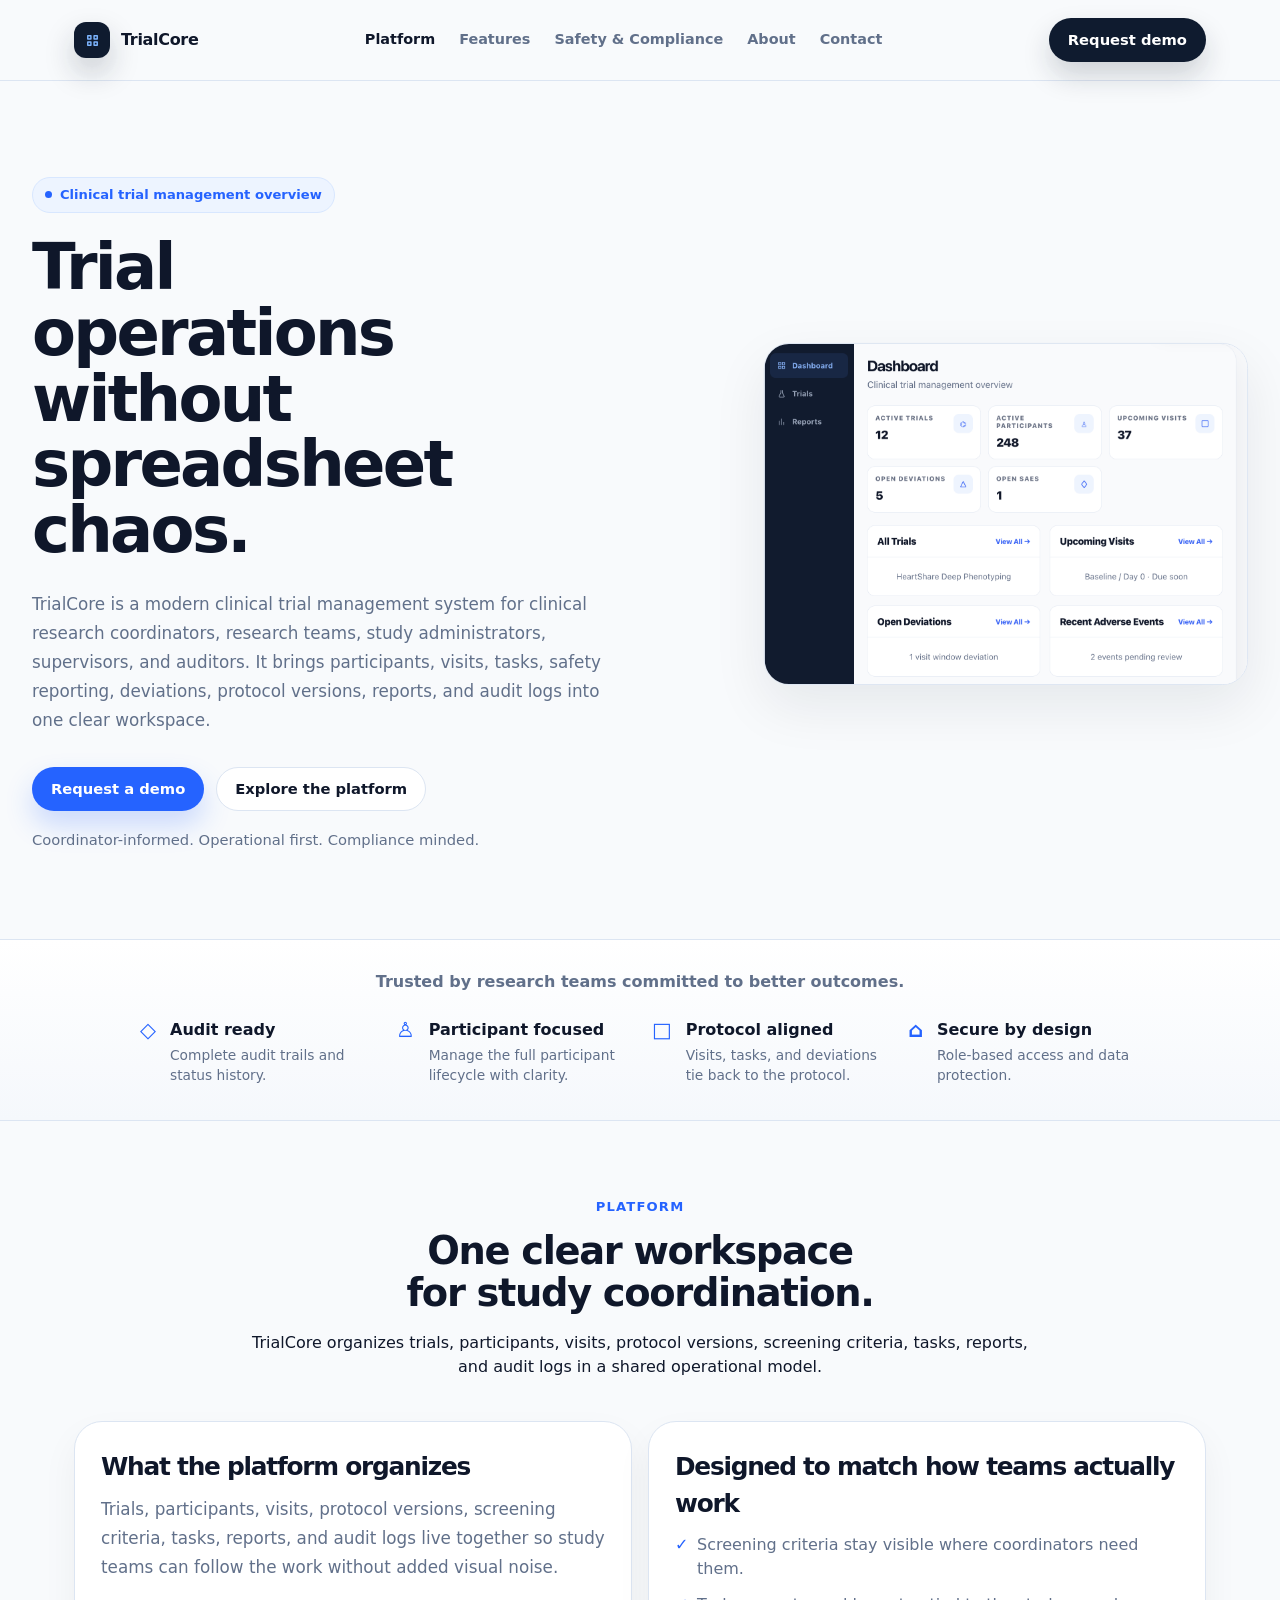
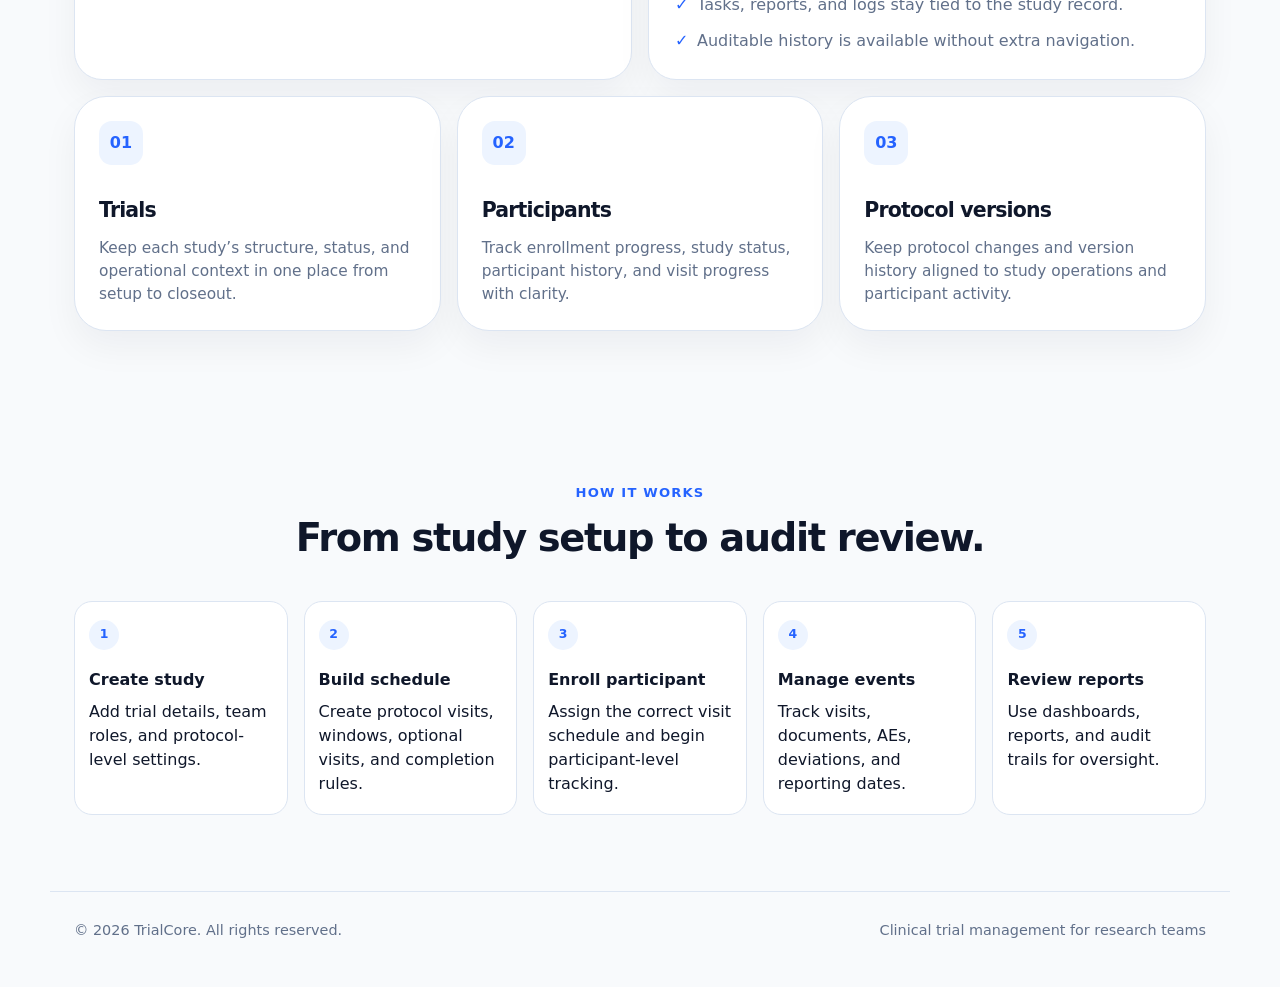
==== index.html @ f86e12d3 "Add files via upload" ====
<!DOCTYPE html>
<html lang="en">
<head>
  <!--
    TrialCore multi-page website.
    Edit text in each page file.
    Edit colors and layout in styles.css.
    Replace the dashboard image by replacing trialcore-dashboard-preview.png.
  -->
  <meta charset="UTF-8" />
  <meta name="viewport" content="width=device-width, initial-scale=1.0" />

  <title>TrialCore | Platform</title>
  <meta name="description" content="TrialCore platform for modern clinical trial management." />

  <link rel="stylesheet" href="styles.css" />
</head>
<body>
<header class="nav">
  <div class="nav-inner">
    <a class="brand" href="index.html">
      <span class="brand-mark" aria-hidden="true">
        <svg viewBox="0 0 24 24" fill="none">
          <path d="M6 6h4v4H6V6Zm8 0h4v4h-4V6ZM6 14h4v4H6v-4Zm8 0h4v4h-4v-4Z" stroke="currentColor" stroke-width="1.8" stroke-linejoin="round"/>
        </svg>
      </span>
      TrialCore
    </a>

    <nav class="nav-links" aria-label="Primary navigation">
      <a href="index.html" class="active">Platform</a>
      <a href="features.html" class="">Features</a>
      <a href="safety-compliance.html" class="">Safety &amp; Compliance</a>
      <a href="about.html" class="">About</a>
      <a href="contact.html" class="">Contact</a>
    </nav>

    <a class="button button-dark" href="contact.html">Request demo</a>
  </div>
</header>

<main>
  <!-- HOME / PLATFORM PAGE HEADER -->
  <section class="hero" id="home">
    <div class="hero-content">
      <div class="eyebrow"><span></span> Clinical trial management overview</div>
      <h1>Trial operations without spreadsheet chaos.</h1>
      <p>
        TrialCore is a modern clinical trial management system for clinical research coordinators,
        research teams, study administrators, supervisors, and auditors. It brings participants,
        visits, tasks, safety reporting, deviations, protocol versions, reports, and audit logs into
        one clear workspace.
      </p>

      <div class="hero-actions">
        <a class="button button-primary" href="contact.html">Request a demo</a>
        <a class="button button-secondary" href="#platform-details">Explore the platform</a>
      </div>

      <div class="hero-note">Coordinator-informed. Operational first. Compliance minded.</div>
    </div>

    <div class="hero-preview">
      <div class="dashboard-image-frame" aria-label="TrialCore dashboard preview">
        <img class="dashboard-image" src="trialcore-dashboard-preview.png" alt="TrialCore dashboard preview" />
      </div>
    </div>
  </section>

  <section class="trust-strip" aria-label="TrialCore platform strengths">
    <p>Trusted by research teams committed to better outcomes.</p>

    <div class="trust-grid">
      <div class="trust-item"><span>◇</span><div><strong>Audit ready</strong><small>Complete audit trails and status history.</small></div></div>
      <div class="trust-item"><span>♙</span><div><strong>Participant focused</strong><small>Manage the full participant lifecycle with clarity.</small></div></div>
      <div class="trust-item"><span>□</span><div><strong>Protocol aligned</strong><small>Visits, tasks, and deviations tie back to the protocol.</small></div></div>
      <div class="trust-item"><span>⌂</span><div><strong>Secure by design</strong><small>Role-based access and data protection.</small></div></div>
    </div>
  </section>

  <section class="section" id="platform-details">
    <div class="section-header center">
      <div class="kicker">Platform</div>
      <h2>One clear workspace for study coordination.</h2>
      <p>
        TrialCore organizes trials, participants, visits, protocol versions, screening criteria,
        tasks, reports, and audit logs in a shared operational model.
      </p>
    </div>

    <div class="grid-2">
      <div class="panel">
        <h3>What the platform organizes</h3>
        <p class="body-text">
          Trials, participants, visits, protocol versions, screening criteria, tasks, reports,
          and audit logs live together so study teams can follow the work without added visual noise.
        </p>
      </div>

      <div class="panel">
        <h3>Designed to match how teams actually work</h3>
        <ul class="list">
          <li>Screening criteria stay visible where coordinators need them.</li>
          <li>Tasks, reports, and logs stay tied to the study record.</li>
          <li>Auditable history is available without extra navigation.</li>
        </ul>
      </div>
    </div>

    <div class="grid-3" style="margin-top: 16px;">
      <article class="feature-card">
        <div class="feature-icon">01</div>
        <h3>Trials</h3>
        <p>Keep each study’s structure, status, and operational context in one place from setup to closeout.</p>
      </article>

      <article class="feature-card">
        <div class="feature-icon">02</div>
        <h3>Participants</h3>
        <p>Track enrollment progress, study status, participant history, and visit progress with clarity.</p>
      </article>

      <article class="feature-card">
        <div class="feature-icon">03</div>
        <h3>Protocol versions</h3>
        <p>Keep protocol changes and version history aligned to study operations and participant activity.</p>
      </article>
    </div>
  </section>

  <section class="section">
    <div class="section-header center">
      <div class="kicker">How it works</div>
      <h2>From study setup to audit review.</h2>
    </div>

    <div class="timeline">
      <div class="timeline-step"><div class="step-number">1</div><strong>Create study</strong><span>Add trial details, team roles, and protocol-level settings.</span></div>
      <div class="timeline-step"><div class="step-number">2</div><strong>Build schedule</strong><span>Create protocol visits, windows, optional visits, and completion rules.</span></div>
      <div class="timeline-step"><div class="step-number">3</div><strong>Enroll participant</strong><span>Assign the correct visit schedule and begin participant-level tracking.</span></div>
      <div class="timeline-step"><div class="step-number">4</div><strong>Manage events</strong><span>Track visits, documents, AEs, deviations, and reporting dates.</span></div>
      <div class="timeline-step"><div class="step-number">5</div><strong>Review reports</strong><span>Use dashboards, reports, and audit trails for oversight.</span></div>
    </div>
  </section>
</main>

<footer class="footer">
  <div>© 2026 TrialCore. All rights reserved.</div>
  <div>Clinical trial management for research teams</div>
</footer>
</body>
</html>
---- styles.css ----
/* =========================================================
   TRIALCORE WEBSITE STYLES
   Edit colors in :root. Edit page content in each HTML file.
   ========================================================= */

:root {
  --navy: #0f1b2f;
  --navy-light: #142746;
  --blue: #2563ff;
  --blue-soft: #edf4ff;
  --background: #f8fafc;
  --white: #ffffff;
  --text: #0f172a;
  --muted: #61708a;
  --border: #dce5f2;
  --max-width: 1180px;
  --shadow-soft: 0 16px 36px rgba(15, 23, 42, 0.05);
  --shadow-large: 0 24px 60px rgba(15, 23, 42, 0.08);
}

* {
  box-sizing: border-box;
  margin: 0;
  padding: 0;
}

html { scroll-behavior: smooth; }

body {
  font-family: Inter, ui-sans-serif, system-ui, -apple-system, BlinkMacSystemFont, "Segoe UI", sans-serif;
  background: var(--background);
  color: var(--text);
  line-height: 1.5;
}

a { color: inherit; text-decoration: none; }
button, input, textarea { font: inherit; }
img { max-width: 100%; }

/* NAVIGATION */

.nav {
  position: sticky;
  top: 0;
  z-index: 50;
  background: rgba(248, 250, 252, 0.92);
  backdrop-filter: blur(18px);
  border-bottom: 1px solid var(--border);
}

.nav-inner {
  max-width: var(--max-width);
  margin: 0 auto;
  padding: 18px 24px;
  display: flex;
  align-items: center;
  justify-content: space-between;
  gap: 24px;
}

.brand {
  display: flex;
  align-items: center;
  gap: 11px;
  font-size: 1rem;
  font-weight: 800;
  letter-spacing: -0.02em;
}

.brand-mark {
  width: 36px;
  height: 36px;
  border-radius: 12px;
  background: var(--navy);
  color: #7db5ff;
  display: grid;
  place-items: center;
  box-shadow: 0 14px 30px rgba(15, 27, 47, 0.22);
}

.brand-mark svg { width: 19px; height: 19px; }

.nav-links {
  display: flex;
  align-items: center;
  gap: 24px;
  color: var(--muted);
  font-size: 0.9rem;
  font-weight: 650;
}

.nav-links a:hover,
.nav-links a.active {
  color: var(--text);
}

/* BUTTONS */

.button {
  display: inline-flex;
  align-items: center;
  justify-content: center;
  min-height: 44px;
  padding: 0 18px;
  border-radius: 999px;
  border: 1px solid transparent;
  font-size: 0.92rem;
  font-weight: 750;
  white-space: nowrap;
  cursor: pointer;
  transition: 180ms ease;
}

.button:hover { transform: translateY(-1px); }

.button-primary {
  background: var(--blue);
  color: var(--white);
  box-shadow: 0 14px 28px rgba(37, 99, 255, 0.22);
}

.button-dark {
  background: var(--navy);
  color: var(--white);
  box-shadow: 0 14px 28px rgba(15, 27, 47, 0.18);
}

.button-secondary {
  background: var(--white);
  color: var(--text);
  border-color: var(--border);
}

/* HERO */

.hero {
  max-width: 1280px;
  margin: 0 auto;
  padding: 96px 32px 88px;
  display: grid;
  grid-template-columns: 1fr 0.9fr;
  gap: 80px;
  align-items: center;
}

.hero-content { max-width: 620px; }

.eyebrow {
  display: inline-flex;
  align-items: center;
  gap: 8px;
  margin-bottom: 22px;
  padding: 7px 12px;
  border-radius: 999px;
  background: var(--blue-soft);
  border: 1px solid #d8e7ff;
  color: var(--blue);
  font-size: 0.82rem;
  font-weight: 800;
}

.eyebrow span {
  width: 7px;
  height: 7px;
  border-radius: 999px;
  background: var(--blue);
}

h1 {
  margin-bottom: 26px;
  color: var(--text);
  font-size: clamp(2.45rem, 5vw, 4.45rem);
  line-height: 1.03;
  letter-spacing: -0.042em;
  font-weight: 760;
  text-wrap: balance;
}

.hero h1 { max-width: 10.5ch; }

.hero p,
.page-hero p,
.body-text {
  color: var(--muted);
  font-size: 1.05rem;
  line-height: 1.72;
}

.hero p {
  max-width: 620px;
  margin-bottom: 32px;
}

.hero-actions {
  display: flex;
  flex-wrap: wrap;
  gap: 12px;
  align-items: center;
}

.hero-note {
  margin-top: 18px;
  color: var(--muted);
  font-size: 0.92rem;
}

.hero-preview {
  display: flex;
  justify-content: flex-end;
  align-items: center;
  min-width: 0;
}

.dashboard-image-frame {
  width: min(100%, 760px);
  max-width: 760px;
  margin-left: auto;
  overflow: hidden;
  border: 1px solid var(--border);
  border-radius: 28px;
  background: var(--white);
  box-shadow: var(--shadow-large);
  transform: scale(0.9);
  transform-origin: center right;
}

.dashboard-image {
  display: block;
  width: 100%;
  height: auto;
}

/* PAGE HERO */

.page-hero {
  max-width: var(--max-width);
  margin: 0 auto;
  padding: 92px 24px 56px;
}

.page-hero-grid {
  display: grid;
  grid-template-columns: 1fr 0.82fr;
  gap: 44px;
  align-items: center;
}

.page-hero h1 {
  max-width: 900px;
  font-size: clamp(2.35rem, 4.4vw, 4.05rem);
  line-height: 1.06;
  letter-spacing: -0.038em;
  font-weight: 740;
}

.page-hero p { max-width: 720px; }

/* SHARED SECTIONS */

.section {
  max-width: var(--max-width);
  margin: 0 auto;
  padding: 76px 24px;
}

.section.compact { padding-top: 48px; }

.section-header {
  max-width: 780px;
  margin-bottom: 42px;
}

.section-header.center {
  margin-inline: auto;
  text-align: center;
}

.kicker {
  margin-bottom: 14px;
  color: var(--blue);
  font-size: 0.82rem;
  font-weight: 900;
  letter-spacing: 0.09em;
  text-transform: uppercase;
}

.section h2,
.cta h2 {
  margin-bottom: 18px;
  font-size: clamp(2rem, 3vw, 3.25rem);
  line-height: 1.08;
  letter-spacing: -0.035em;
  font-weight: 720;
  text-wrap: balance;
}

.grid-3 {
  display: grid;
  grid-template-columns: repeat(3, 1fr);
  gap: 16px;
}

.grid-2 {
  display: grid;
  grid-template-columns: repeat(2, 1fr);
  gap: 16px;
}

.split {
  display: grid;
  grid-template-columns: 0.95fr 1.05fr;
  gap: 54px;
  align-items: center;
}

.stack {
  display: grid;
  gap: 16px;
}

.panel,
.rail,
.feature-card,
.story-card,
.staff-card {
  background: var(--white);
  border: 1px solid var(--border);
  box-shadow: var(--shadow-soft);
}

.panel {
  border-radius: 28px;
  padding: 26px;
}

.panel h3 {
  margin-bottom: 10px;
  font-size: 1.55rem;
  letter-spacing: -0.05em;
}

.feature-card {
  min-height: 230px;
  border-radius: 32px;
  padding: 24px;
}

.feature-icon {
  width: 44px;
  height: 44px;
  margin-bottom: 30px;
  border-radius: 13px;
  background: var(--blue-soft);
  color: var(--blue);
  display: grid;
  place-items: center;
  font-weight: 900;
}

.feature-card h3 {
  margin-bottom: 12px;
  font-size: 1.28rem;
  letter-spacing: -0.04em;
}

.feature-card p,
.rail span,
.list-item span {
  color: var(--muted);
  font-size: 0.96rem;
}

.rail {
  border-radius: 18px;
  padding: 18px;
}

.rail strong {
  display: block;
  margin-bottom: 4px;
  letter-spacing: -0.02em;
}

.list {
  list-style: none;
  display: grid;
  gap: 12px;
  color: var(--muted);
}

.list li {
  position: relative;
  padding-left: 22px;
}

.list li::before {
  content: "✓";
  position: absolute;
  left: 0;
  color: var(--blue);
  font-weight: 900;
}

.check-list {
  display: grid;
  gap: 14px;
}

.list-item {
  display: flex;
  gap: 14px;
  padding: 18px;
  border: 1px solid var(--border);
  border-radius: 18px;
  background: var(--white);
}

.check {
  width: 26px;
  height: 26px;
  flex: 0 0 auto;
  display: grid;
  place-items: center;
  border-radius: 999px;
  background: var(--blue);
  color: var(--white);
  font-size: 0.85rem;
  font-weight: 900;
}

/* TRUST STRIP */

.trust-strip {
  padding: 30px 24px 34px;
  border-top: 1px solid var(--border);
  border-bottom: 1px solid var(--border);
  background: linear-gradient(180deg, #ffffff 0%, #f5f8fc 100%);
}

.trust-strip > p {
  margin-bottom: 24px;
  color: var(--muted);
  text-align: center;
  font-weight: 700;
}

.trust-grid {
  max-width: 1000px;
  margin: 0 auto;
  display: grid;
  grid-template-columns: repeat(4, 1fr);
  gap: 24px;
}

.trust-item {
  display: flex;
  gap: 14px;
  align-items: flex-start;
}

.trust-item > span {
  color: var(--blue);
  font-size: 1.3rem;
  font-weight: 900;
  line-height: 1;
  margin-top: 2px;
}

.trust-item strong {
  display: block;
  margin-bottom: 4px;
}

.trust-item small {
  display: block;
  color: var(--muted);
  font-size: 0.86rem;
  line-height: 1.45;
}

/* SAFETY MINI MOCKUP */

.product-mini {
  overflow: hidden;
  border: 1px solid var(--border);
  border-radius: 22px;
  background: var(--background);
}

.product-mini-top {
  min-height: 50px;
  padding: 0 16px;
  background: var(--navy);
  color: #b7c4d6;
  display: flex;
  align-items: center;
  justify-content: space-between;
  font-size: 0.82rem;
  font-weight: 800;
}

.product-mini-body {
  padding: 18px;
  display: grid;
  gap: 12px;
}

.mini-row {
  display: flex;
  justify-content: space-between;
  gap: 14px;
  align-items: center;
  padding: 13px;
  border: 1px solid var(--border);
  border-radius: 12px;
  background: var(--white);
}

.mini-row small {
  display: block;
  margin-top: 3px;
  color: var(--muted);
}

.pill {
  padding: 5px 9px;
  border-radius: 999px;
  background: var(--blue-soft);
  color: var(--blue);
  font-size: 0.72rem;
  font-weight: 850;
  white-space: nowrap;
}

/* TIMELINE */

.timeline,
.timeline-wide {
  display: grid;
  gap: 16px;
}

.timeline { grid-template-columns: repeat(5, 1fr); }
.timeline-wide { grid-template-columns: repeat(3, 1fr); }

.timeline-step {
  min-height: 146px;
  padding: 18px 14px;
  border: 1px solid var(--border);
  border-radius: 18px;
  background: var(--white);
}

.step-number {
  width: 30px;
  height: 30px;
  margin-bottom: 18px;
  border-radius: 999px;
  background: var(--blue-soft);
  color: var(--blue);
  display: grid;
  place-items: center;
  font-size: 0.78rem;
  font-weight: 900;
}

.timeline-step strong {
  display: block;
  margin-bottom: 8px;
}

/* ABOUT */

.staff-grid {
  display: grid;
  grid-template-columns: repeat(3, 1fr);
  gap: 16px;
}

.staff-card {
  min-height: 260px;
  padding: 24px;
  border-radius: 24px;
}

.staff-avatar {
  width: 58px;
  height: 58px;
  margin-bottom: 22px;
  border-radius: 18px;
  background: var(--navy);
  color: #7db5ff;
  display: grid;
  place-items: center;
  font-weight: 900;
}

.staff-title {
  margin-bottom: 12px;
  color: var(--blue);
  font-size: 0.88rem;
  font-weight: 800;
}

/* CONTACT */

.contact-wrap {
  display: grid;
  grid-template-columns: 1.05fr 0.95fr;
  gap: 24px;
  align-items: start;
}

form {
  display: grid;
  grid-template-columns: 1fr 1fr;
  gap: 14px;
}

.field {
  display: grid;
  gap: 7px;
}

.field.full { grid-column: 1 / -1; }

label {
  color: var(--text);
  font-size: 0.82rem;
  font-weight: 800;
}

input,
textarea {
  width: 100%;
  padding: 12px 13px;
  border: 1px solid var(--border);
  border-radius: 12px;
  background: var(--white);
  color: var(--text);
  outline: none;
}

textarea {
  min-height: 132px;
  resize: vertical;
}

input:focus,
textarea:focus {
  border-color: #9bc0ff;
  box-shadow: 0 0 0 4px rgba(37, 99, 255, 0.10);
}

.form-actions {
  grid-column: 1 / -1;
  display: flex;
  flex-wrap: wrap;
  gap: 10px;
}

/* CTA + FOOTER */

.cta {
  max-width: var(--max-width);
  margin: 0 auto 42px;
  padding: 0 24px;
}

.cta-inner {
  padding: 62px;
  display: grid;
  grid-template-columns: 1fr auto;
  gap: 28px;
  align-items: center;
  border-radius: 36px;
  background: var(--navy);
  color: var(--white);
  box-shadow: 0 30px 80px rgba(15, 27, 47, 0.20);
}

.cta p {
  max-width: 670px;
  color: #b8c4d5;
}

.cta .button-primary {
  background: var(--white);
  color: var(--navy);
  box-shadow: none;
}

.footer {
  max-width: var(--max-width);
  margin: 0 auto;
  padding: 28px 24px 46px;
  display: flex;
  justify-content: space-between;
  gap: 20px;
  border-top: 1px solid var(--border);
  color: var(--muted);
  font-size: 0.9rem;
}

/* RESPONSIVE */

@media (max-width: 1080px) {
  .hero {
    grid-template-columns: 1fr;
    gap: 52px;
    padding-top: 78px;
  }

  .hero h1 { max-width: 12ch; }

  .hero-preview { justify-content: center; }

  .dashboard-image-frame {
    width: min(100%, 860px);
    max-width: 860px;
    margin-inline: auto;
    transform: none;
  }

  .trust-grid { grid-template-columns: repeat(2, 1fr); }
}

@media (max-width: 940px) {
  .hero,
  .split,
  .contact-wrap,
  .cta-inner,
  .page-hero-grid {
    grid-template-columns: 1fr;
  }

  .grid-3,
  .timeline,
  .staff-grid,
  .timeline-wide {
    grid-template-columns: 1fr 1fr;
  }
}

@media (max-width: 720px) {
  .nav-links { display: none; }

  .hero,
  .section {
    padding-inline: 18px;
  }

  .hero { padding-top: 58px; }

  .grid-3,
  .grid-2,
  .timeline,
  .timeline-wide,
  .staff-grid,
  form,
  .trust-grid {
    grid-template-columns: 1fr;
  }

  .cta { padding-inline: 18px; }

  .cta-inner {
    padding: 32px;
    border-radius: 28px;
  }

  .footer {
    flex-direction: column;
    padding-inline: 18px;
  }
}
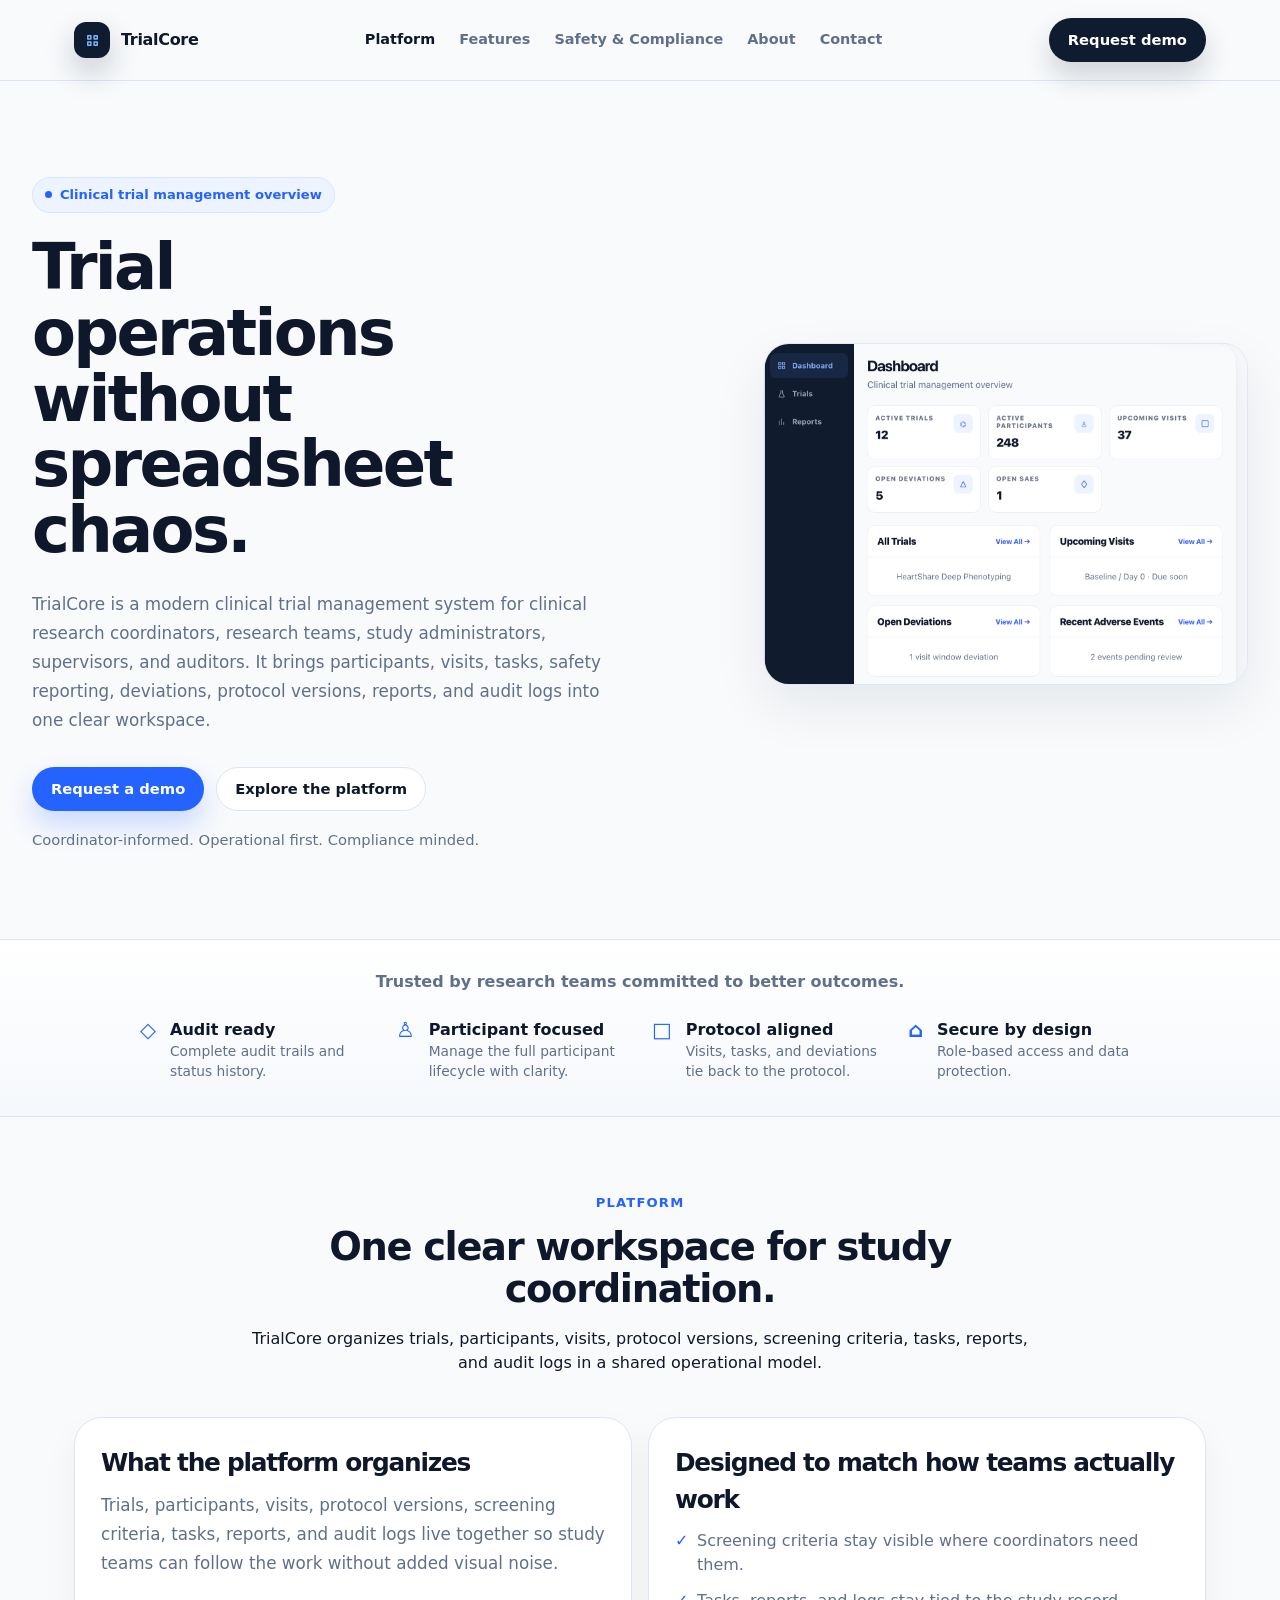
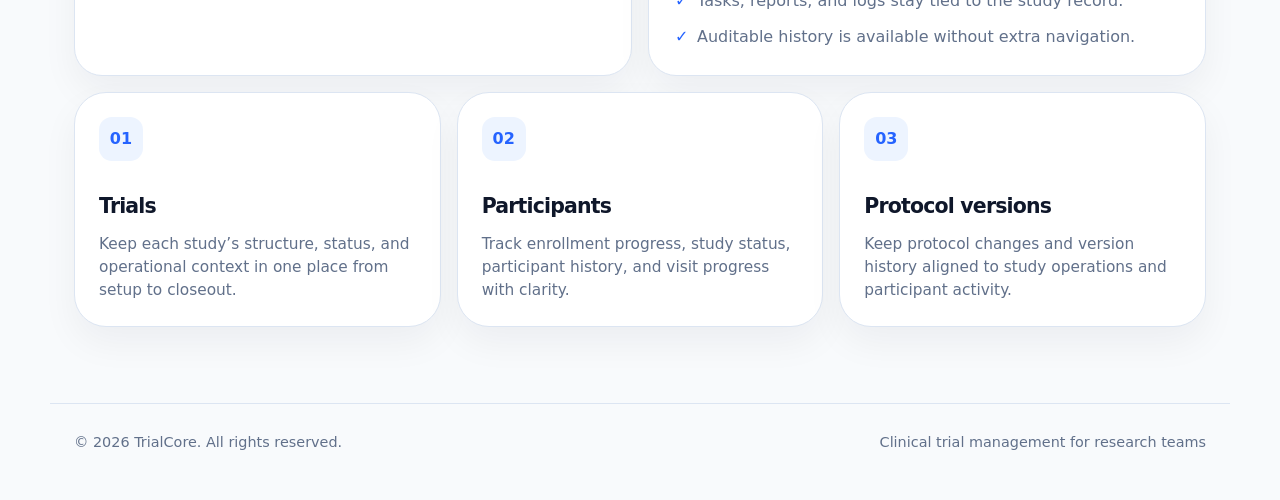
==== commit 2256b84b: "Add files via upload" ====
--- a/index.html
+++ b/index.html
@@ -1,152 +1,69 @@
-<!DOCTYPE html>
-<html lang="en">
-<head>
-  <!--
-    TrialCore multi-page website.
-    Edit text in each page file.
-    Edit colors and layout in styles.css.
-    Replace the dashboard image by replacing trialcore-dashboard-preview.png.
-  -->
-  <meta charset="UTF-8" />
-  <meta name="viewport" content="width=device-width, initial-scale=1.0" />
-
-  <title>TrialCore | Platform</title>
-  <meta name="description" content="TrialCore platform for modern clinical trial management." />
-
-  <link rel="stylesheet" href="styles.css" />
-</head>
-<body>
-<header class="nav">
-  <div class="nav-inner">
-    <a class="brand" href="index.html">
-      <span class="brand-mark" aria-hidden="true">
-        <svg viewBox="0 0 24 24" fill="none">
-          <path d="M6 6h4v4H6V6Zm8 0h4v4h-4V6ZM6 14h4v4H6v-4Zm8 0h4v4h-4v-4Z" stroke="currentColor" stroke-width="1.8" stroke-linejoin="round"/>
-        </svg>
-      </span>
-      TrialCore
-    </a>
-
-    <nav class="nav-links" aria-label="Primary navigation">
-      <a href="index.html" class="active">Platform</a>
-      <a href="features.html" class="">Features</a>
-      <a href="safety-compliance.html" class="">Safety &amp; Compliance</a>
-      <a href="about.html" class="">About</a>
-      <a href="contact.html" class="">Contact</a>
-    </nav>
-
-    <a class="button button-dark" href="contact.html">Request demo</a>
-  </div>
-</header>
-
-<main>
-  <!-- HOME / PLATFORM PAGE HEADER -->
-  <section class="hero" id="home">
-    <div class="hero-content">
-      <div class="eyebrow"><span></span> Clinical trial management overview</div>
-      <h1>Trial operations without spreadsheet chaos.</h1>
-      <p>
-        TrialCore is a modern clinical trial management system for clinical research coordinators,
-        research teams, study administrators, supervisors, and auditors. It brings participants,
-        visits, tasks, safety reporting, deviations, protocol versions, reports, and audit logs into
-        one clear workspace.
-      </p>
-
-      <div class="hero-actions">
-        <a class="button button-primary" href="contact.html">Request a demo</a>
-        <a class="button button-secondary" href="#platform-details">Explore the platform</a>
-      </div>
-
-      <div class="hero-note">Coordinator-informed. Operational first. Compliance minded.</div>
-    </div>
-
-    <div class="hero-preview">
-      <div class="dashboard-image-frame" aria-label="TrialCore dashboard preview">
-        <img class="dashboard-image" src="trialcore-dashboard-preview.png" alt="TrialCore dashboard preview" />
-      </div>
-    </div>
-  </section>
-
-  <section class="trust-strip" aria-label="TrialCore platform strengths">
-    <p>Trusted by research teams committed to better outcomes.</p>
-
-    <div class="trust-grid">
-      <div class="trust-item"><span>◇</span><div><strong>Audit ready</strong><small>Complete audit trails and status history.</small></div></div>
-      <div class="trust-item"><span>♙</span><div><strong>Participant focused</strong><small>Manage the full participant lifecycle with clarity.</small></div></div>
-      <div class="trust-item"><span>□</span><div><strong>Protocol aligned</strong><small>Visits, tasks, and deviations tie back to the protocol.</small></div></div>
-      <div class="trust-item"><span>⌂</span><div><strong>Secure by design</strong><small>Role-based access and data protection.</small></div></div>
-    </div>
-  </section>
-
-  <section class="section" id="platform-details">
-    <div class="section-header center">
-      <div class="kicker">Platform</div>
-      <h2>One clear workspace for study coordination.</h2>
-      <p>
-        TrialCore organizes trials, participants, visits, protocol versions, screening criteria,
-        tasks, reports, and audit logs in a shared operational model.
-      </p>
-    </div>
-
-    <div class="grid-2">
-      <div class="panel">
-        <h3>What the platform organizes</h3>
-        <p class="body-text">
-          Trials, participants, visits, protocol versions, screening criteria, tasks, reports,
-          and audit logs live together so study teams can follow the work without added visual noise.
-        </p>
-      </div>
-
-      <div class="panel">
-        <h3>Designed to match how teams actually work</h3>
-        <ul class="list">
-          <li>Screening criteria stay visible where coordinators need them.</li>
-          <li>Tasks, reports, and logs stay tied to the study record.</li>
-          <li>Auditable history is available without extra navigation.</li>
-        </ul>
-      </div>
-    </div>
-
-    <div class="grid-3" style="margin-top: 16px;">
-      <article class="feature-card">
-        <div class="feature-icon">01</div>
-        <h3>Trials</h3>
-        <p>Keep each study’s structure, status, and operational context in one place from setup to closeout.</p>
-      </article>
-
-      <article class="feature-card">
-        <div class="feature-icon">02</div>
-        <h3>Participants</h3>
-        <p>Track enrollment progress, study status, participant history, and visit progress with clarity.</p>
-      </article>
-
-      <article class="feature-card">
-        <div class="feature-icon">03</div>
-        <h3>Protocol versions</h3>
-        <p>Keep protocol changes and version history aligned to study operations and participant activity.</p>
-      </article>
-    </div>
-  </section>
-
-  <section class="section">
-    <div class="section-header center">
-      <div class="kicker">How it works</div>
-      <h2>From study setup to audit review.</h2>
-    </div>
-
-    <div class="timeline">
-      <div class="timeline-step"><div class="step-number">1</div><strong>Create study</strong><span>Add trial details, team roles, and protocol-level settings.</span></div>
-      <div class="timeline-step"><div class="step-number">2</div><strong>Build schedule</strong><span>Create protocol visits, windows, optional visits, and completion rules.</span></div>
-      <div class="timeline-step"><div class="step-number">3</div><strong>Enroll participant</strong><span>Assign the correct visit schedule and begin participant-level tracking.</span></div>
-      <div class="timeline-step"><div class="step-number">4</div><strong>Manage events</strong><span>Track visits, documents, AEs, deviations, and reporting dates.</span></div>
-      <div class="timeline-step"><div class="step-number">5</div><strong>Review reports</strong><span>Use dashboards, reports, and audit trails for oversight.</span></div>
-    </div>
-  </section>
-</main>
-
-<footer class="footer">
-  <div>© 2026 TrialCore. All rights reserved.</div>
-  <div>Clinical trial management for research teams</div>
-</footer>
-</body>
-</html>
+<!DOCTYPE html><html lang="en"><head><meta charset="UTF-8"/><meta name="viewport" content="width=device-width, initial-scale=1.0"/><title>TrialCore | Platform</title><meta name="description" content="TrialCore platform for modern clinical trial management."/>
+<style>
+:root{--navy:#0f1b2f;--navy2:#142746;--blue:#2563ff;--blueSoft:#edf4ff;--bg:#f8fafc;--white:#fff;--text:#0f172a;--muted:#61708a;--border:#dce5f2;--max:1180px;--shadow:0 24px 60px rgba(15,23,42,.08)}
+*{box-sizing:border-box;margin:0;padding:0}
+html{scroll-behavior:smooth}
+body{font-family:Inter,ui-sans-serif,system-ui,-apple-system,BlinkMacSystemFont,"Segoe UI",sans-serif;background:var(--bg);color:var(--text);line-height:1.5}
+a{text-decoration:none;color:inherit} img{max-width:100%;display:block}
+.nav{position:sticky;top:0;z-index:50;background:rgba(248,250,252,.94);backdrop-filter:blur(18px);border-bottom:1px solid var(--border)}
+.nav-inner{max-width:var(--max);margin:0 auto;padding:18px 24px;display:flex;align-items:center;justify-content:space-between;gap:24px}
+.brand{display:flex;align-items:center;gap:11px;font-weight:800;font-size:1rem;letter-spacing:-.02em}
+.brand-mark{width:36px;height:36px;border-radius:12px;background:var(--navy);color:#7db5ff;display:grid;place-items:center;box-shadow:0 14px 30px rgba(15,27,47,.22)}
+.brand-mark svg{width:19px;height:19px}
+.nav-links{display:flex;align-items:center;gap:24px;color:var(--muted);font-size:.9rem;font-weight:650}
+.nav-links a:hover,.nav-links a.active{color:var(--text)}
+.button{display:inline-flex;align-items:center;justify-content:center;min-height:44px;padding:0 18px;border-radius:999px;border:1px solid transparent;font-size:.92rem;font-weight:750;white-space:nowrap;cursor:pointer;transition:.18s ease}
+.button:hover{transform:translateY(-1px)}
+.button-primary{background:var(--blue);color:#fff;box-shadow:0 14px 28px rgba(37,99,255,.22)}
+.button-dark{background:var(--navy);color:#fff;box-shadow:0 14px 28px rgba(15,27,47,.18)}
+.button-secondary{background:#fff;color:var(--text);border-color:var(--border)}
+.eyebrow{display:inline-flex;align-items:center;gap:8px;margin-bottom:22px;padding:7px 12px;border-radius:999px;background:var(--blueSoft);border:1px solid #d8e7ff;color:var(--blue);font-size:.82rem;font-weight:800}
+.eyebrow span{width:7px;height:7px;border-radius:999px;background:var(--blue)}
+.hero{max-width:1280px;margin:0 auto;padding:96px 32px 88px;display:grid;grid-template-columns:1fr .9fr;gap:80px;align-items:center}
+.hero-content{max-width:620px}
+h1{margin-bottom:26px;color:var(--text);font-size:clamp(2.45rem,5vw,4.45rem);line-height:1.03;letter-spacing:-.042em;font-weight:760}
+.hero h1{max-width:10.5ch}
+.hero p,.page-hero p,.body-text{color:var(--muted);font-size:1.05rem;line-height:1.72}
+.hero p{max-width:620px;margin-bottom:32px}
+.hero-actions{display:flex;flex-wrap:wrap;gap:12px;align-items:center}
+.hero-note{margin-top:18px;color:var(--muted);font-size:.92rem}
+.hero-preview{display:flex;justify-content:flex-end;align-items:center;min-width:0}
+.dashboard-image-frame{width:min(100%,760px);max-width:760px;margin-left:auto;overflow:hidden;border:1px solid var(--border);border-radius:28px;background:#fff;box-shadow:var(--shadow);transform:scale(.9);transform-origin:center right}
+.dashboard-image{width:100%;height:auto}
+.page-hero{max-width:var(--max);margin:0 auto;padding:92px 24px 56px}
+.page-hero-grid{display:grid;grid-template-columns:1fr .82fr;gap:44px;align-items:center}
+.page-hero h1{max-width:900px;font-size:clamp(2.35rem,4.4vw,4.05rem);line-height:1.06;letter-spacing:-.038em;font-weight:740}
+.page-hero p{max-width:720px}
+.section{max-width:var(--max);margin:0 auto;padding:76px 24px}.section.compact{padding-top:48px}
+.section-header{max-width:780px;margin-bottom:42px}.section-header.center{margin-inline:auto;text-align:center}
+.kicker{margin-bottom:14px;color:var(--blue);font-size:.82rem;font-weight:900;letter-spacing:.09em;text-transform:uppercase}
+.section h2,.cta h2{margin-bottom:18px;font-size:clamp(2rem,3vw,3.25rem);line-height:1.08;letter-spacing:-.035em;font-weight:720}
+.grid-3{display:grid;grid-template-columns:repeat(3,1fr);gap:16px}.grid-2{display:grid;grid-template-columns:repeat(2,1fr);gap:16px}
+.split{display:grid;grid-template-columns:.95fr 1.05fr;gap:54px;align-items:center}.stack{display:grid;gap:16px}
+.panel,.rail,.feature-card,.staff-card{background:#fff;border:1px solid var(--border);box-shadow:0 16px 36px rgba(15,23,42,.05)}
+.panel{border-radius:28px;padding:26px}.panel h3{margin-bottom:10px;font-size:1.55rem;letter-spacing:-.05em}
+.feature-card{min-height:230px;border-radius:32px;padding:24px}.feature-icon{width:44px;height:44px;margin-bottom:30px;border-radius:13px;background:var(--blueSoft);color:var(--blue);display:grid;place-items:center;font-weight:900}
+.feature-card h3{margin-bottom:12px;font-size:1.28rem;letter-spacing:-.04em}.feature-card p,.rail span,.list-item span{color:var(--muted);font-size:.96rem}
+.rail{border-radius:18px;padding:18px}.rail strong{display:block;margin-bottom:4px;letter-spacing:-.02em}
+.list{list-style:none;display:grid;gap:12px;color:var(--muted)}.list li{position:relative;padding-left:22px}.list li:before{content:"✓";position:absolute;left:0;color:var(--blue);font-weight:900}
+.check-list{display:grid;gap:14px}.list-item{display:flex;gap:14px;padding:18px;border:1px solid var(--border);border-radius:18px;background:#fff}
+.check{width:26px;height:26px;flex:0 0 auto;display:grid;place-items:center;border-radius:999px;background:var(--blue);color:#fff;font-weight:900}
+.trust-strip{padding:30px 24px 34px;border-top:1px solid var(--border);border-bottom:1px solid var(--border);background:linear-gradient(180deg,#fff 0%,#f5f8fc 100%)}
+.trust-strip>p{margin-bottom:24px;color:var(--muted);text-align:center;font-weight:700}.trust-grid{max-width:1000px;margin:0 auto;display:grid;grid-template-columns:repeat(4,1fr);gap:24px}
+.trust-item{display:flex;gap:14px;align-items:flex-start}.trust-item>span{color:var(--blue);font-size:1.3rem;font-weight:900;line-height:1;margin-top:2px}.trust-item small{display:block;color:var(--muted);font-size:.86rem;line-height:1.45}
+.product-mini{overflow:hidden;border:1px solid var(--border);border-radius:22px;background:var(--bg)}.product-mini-top{min-height:50px;padding:0 16px;background:var(--navy);color:#b7c4d6;display:flex;align-items:center;justify-content:space-between;font-size:.82rem;font-weight:800}
+.product-mini-body{padding:18px;display:grid;gap:12px}.mini-row{display:flex;justify-content:space-between;gap:14px;align-items:center;padding:13px;border:1px solid var(--border);border-radius:12px;background:#fff}.mini-row small{display:block;margin-top:3px;color:var(--muted)}
+.pill{padding:5px 9px;border-radius:999px;background:var(--blueSoft);color:var(--blue);font-size:.72rem;font-weight:850;white-space:nowrap}
+.timeline,.timeline-wide{display:grid;gap:16px}.timeline{grid-template-columns:repeat(5,1fr)}.timeline-wide{grid-template-columns:repeat(3,1fr)}
+.timeline-step{min-height:146px;padding:18px 14px;border:1px solid var(--border);border-radius:18px;background:#fff}.step-number{width:30px;height:30px;margin-bottom:18px;border-radius:999px;background:var(--blueSoft);color:var(--blue);display:grid;place-items:center;font-size:.78rem;font-weight:900}
+.staff-grid{display:grid;grid-template-columns:repeat(3,1fr);gap:16px}.staff-card{min-height:260px;padding:24px;border-radius:24px}.staff-avatar{width:58px;height:58px;margin-bottom:22px;border-radius:18px;background:var(--navy);color:#7db5ff;display:grid;place-items:center;font-weight:900}.staff-title{margin-bottom:12px;color:var(--blue);font-size:.88rem;font-weight:800}
+.contact-wrap{display:grid;grid-template-columns:1.05fr .95fr;gap:24px;align-items:start}form{display:grid;grid-template-columns:1fr 1fr;gap:14px}.field{display:grid;gap:7px}.field.full{grid-column:1/-1}label{font-size:.82rem;font-weight:800}
+input,textarea{width:100%;padding:12px 13px;border:1px solid var(--border);border-radius:12px;background:#fff;color:var(--text);outline:none}textarea{min-height:132px;resize:vertical}input:focus,textarea:focus{border-color:#9bc0ff;box-shadow:0 0 0 4px rgba(37,99,255,.1)}
+.form-actions{grid-column:1/-1;display:flex;flex-wrap:wrap;gap:10px}
+.cta{max-width:var(--max);margin:0 auto 42px;padding:0 24px}.cta-inner{padding:62px;display:grid;grid-template-columns:1fr auto;gap:28px;align-items:center;border-radius:36px;background:var(--navy);color:#fff;box-shadow:0 30px 80px rgba(15,27,47,.2)}.cta p{max-width:670px;color:#b8c4d5}.cta .button-primary{background:#fff;color:var(--navy);box-shadow:none}
+.footer{max-width:var(--max);margin:0 auto;padding:28px 24px 46px;display:flex;justify-content:space-between;gap:20px;border-top:1px solid var(--border);color:var(--muted);font-size:.9rem}
+@media(max-width:1080px){.hero{grid-template-columns:1fr;gap:52px;padding-top:78px}.hero h1{max-width:12ch}.hero-preview{justify-content:center}.dashboard-image-frame{width:min(100%,860px);max-width:860px;margin-inline:auto;transform:none}.trust-grid{grid-template-columns:repeat(2,1fr)}}
+@media(max-width:940px){.hero,.split,.contact-wrap,.cta-inner,.page-hero-grid{grid-template-columns:1fr}.grid-3,.timeline,.staff-grid,.timeline-wide{grid-template-columns:1fr 1fr}}
+@media(max-width:720px){.nav-links{display:none}.hero,.section{padding-inline:18px}.hero{padding-top:58px}.grid-3,.grid-2,.timeline,.timeline-wide,.staff-grid,form,.trust-grid{grid-template-columns:1fr}.cta{padding-inline:18px}.cta-inner{padding:32px;border-radius:28px}.footer{flex-direction:column;padding-inline:18px}}
+</style>
+</head><body><header class="nav"><div class="nav-inner"><a class="brand" href="index.html"><span class="brand-mark" aria-hidden="true"><svg viewBox="0 0 24 24" fill="none"><path d="M6 6h4v4H6V6Zm8 0h4v4h-4V6ZM6 14h4v4H6v-4Zm8 0h4v4h-4v-4Z" stroke="currentColor" stroke-width="1.8" stroke-linejoin="round"/></svg></span>TrialCore</a><nav class="nav-links" aria-label="Primary navigation"><a href="index.html" class="active">Platform</a><a href="features.html">Features</a><a href="safety-compliance.html">Safety &amp; Compliance</a><a href="about.html">About</a><a href="contact.html">Contact</a></nav><a class="button button-dark" href="contact.html">Request demo</a></div></header><main><section class="hero"><div class="hero-content"><div class="eyebrow"><span></span> Clinical trial management overview</div><h1>Trial operations without spreadsheet chaos.</h1><p>TrialCore is a modern clinical trial management system for clinical research coordinators, research teams, study administrators, supervisors, and auditors. It brings participants, visits, tasks, safety reporting, deviations, protocol versions, reports, and audit logs into one clear workspace.</p><div class="hero-actions"><a class="button button-primary" href="contact.html">Request a demo</a><a class="button button-secondary" href="#platform-details">Explore the platform</a></div><div class="hero-note">Coordinator-informed. Operational first. Compliance minded.</div></div><div class="hero-preview"><div class="dashboard-image-frame"><img class="dashboard-image" src="[data-uri]" alt="TrialCore dashboard preview"/></div></div></section><section class="trust-strip"><p>Trusted by research teams committed to better outcomes.</p><div class="trust-grid"><div class="trust-item"><span>◇</span><div><strong>Audit ready</strong><small>Complete audit trails and status history.</small></div></div><div class="trust-item"><span>♙</span><div><strong>Participant focused</strong><small>Manage the full participant lifecycle with clarity.</small></div></div><div class="trust-item"><span>□</span><div><strong>Protocol aligned</strong><small>Visits, tasks, and deviations tie back to the protocol.</small></div></div><div class="trust-item"><span>⌂</span><div><strong>Secure by design</strong><small>Role-based access and data protection.</small></div></div></div></section><section class="section" id="platform-details"><div class="section-header center"><div class="kicker">Platform</div><h2>One clear workspace for study coordination.</h2><p>TrialCore organizes trials, participants, visits, protocol versions, screening criteria, tasks, reports, and audit logs in a shared operational model.</p></div><div class="grid-2"><div class="panel"><h3>What the platform organizes</h3><p class="body-text">Trials, participants, visits, protocol versions, screening criteria, tasks, reports, and audit logs live together so study teams can follow the work without added visual noise.</p></div><div class="panel"><h3>Designed to match how teams actually work</h3><ul class="list"><li>Screening criteria stay visible where coordinators need them.</li><li>Tasks, reports, and logs stay tied to the study record.</li><li>Auditable history is available without extra navigation.</li></ul></div></div><div class="grid-3" style="margin-top:16px;"><article class="feature-card"><div class="feature-icon">01</div><h3>Trials</h3><p>Keep each study’s structure, status, and operational context in one place from setup to closeout.</p></article><article class="feature-card"><div class="feature-icon">02</div><h3>Participants</h3><p>Track enrollment progress, study status, participant history, and visit progress with clarity.</p></article><article class="feature-card"><div class="feature-icon">03</div><h3>Protocol versions</h3><p>Keep protocol changes and version history aligned to study operations and participant activity.</p></article></div></section></main><footer class="footer"><div>© 2026 TrialCore. All rights reserved.</div><div>Clinical trial management for research teams</div></footer></body></html>
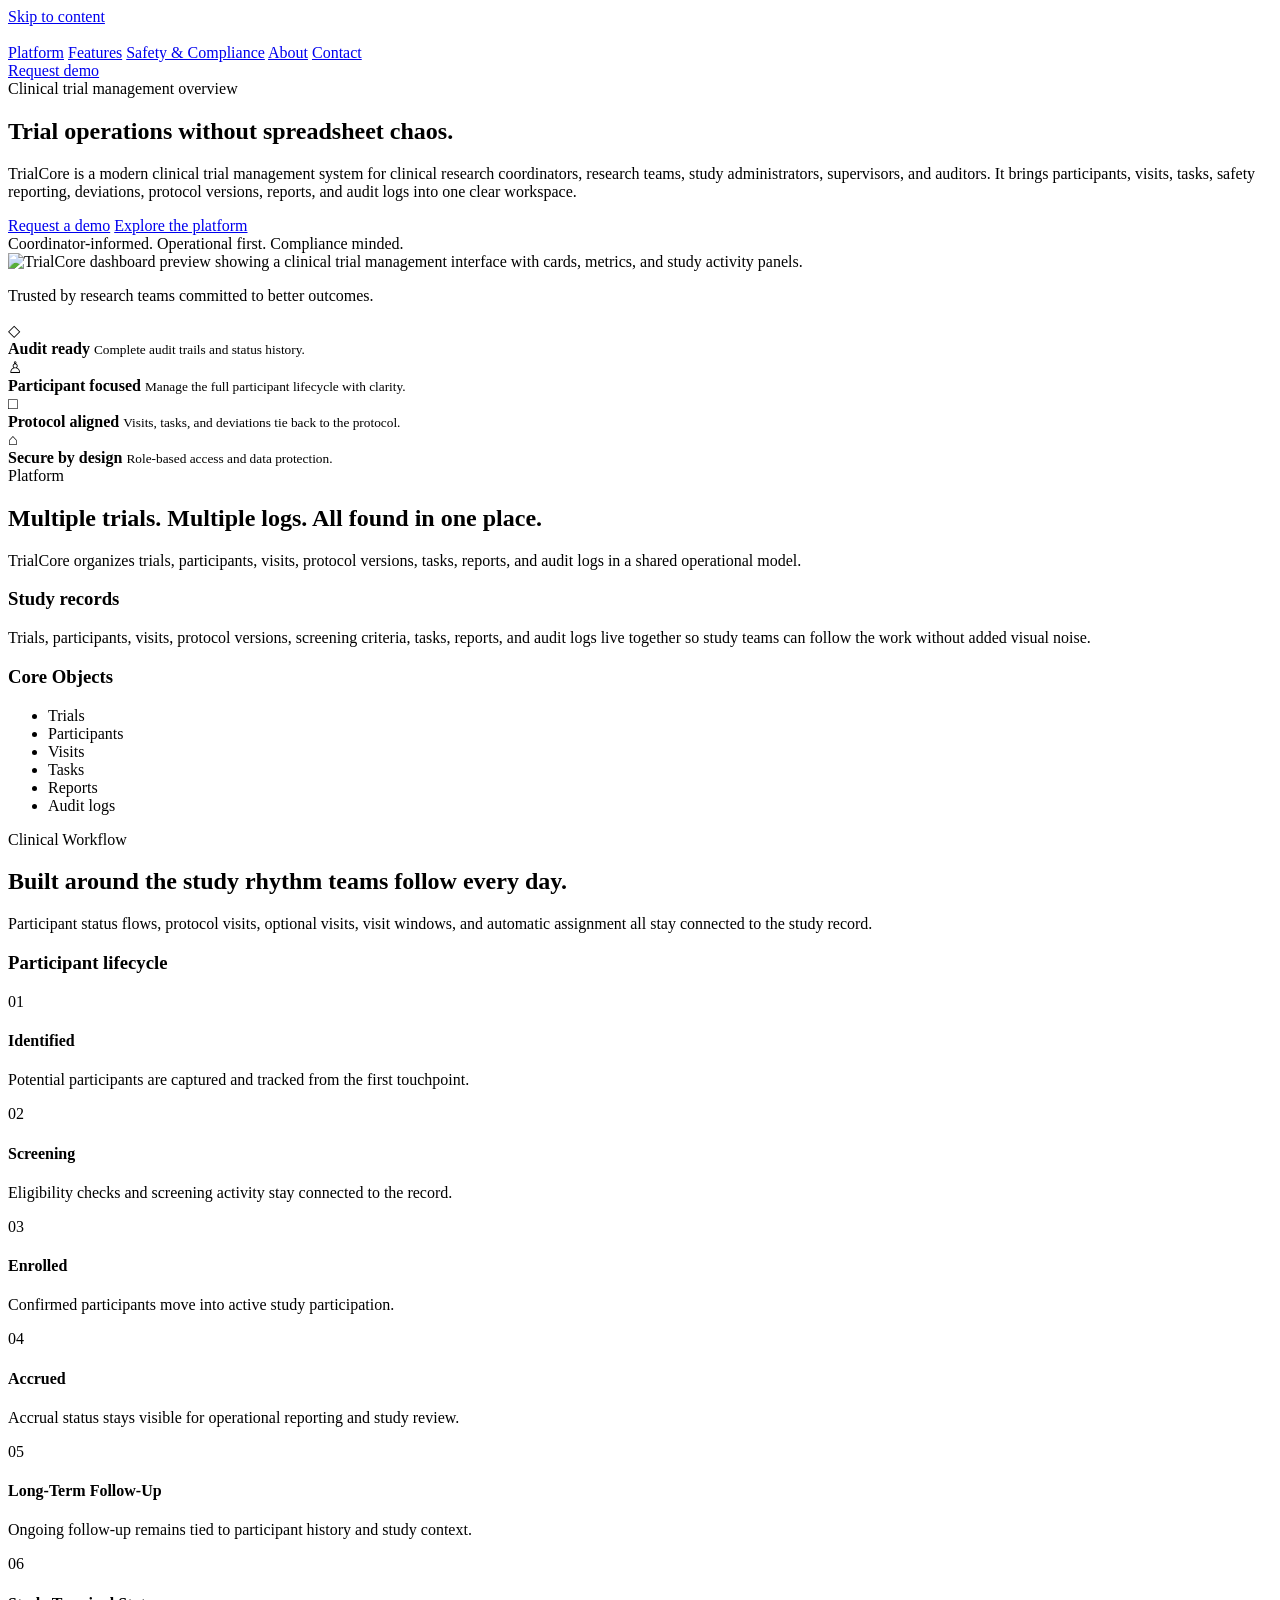
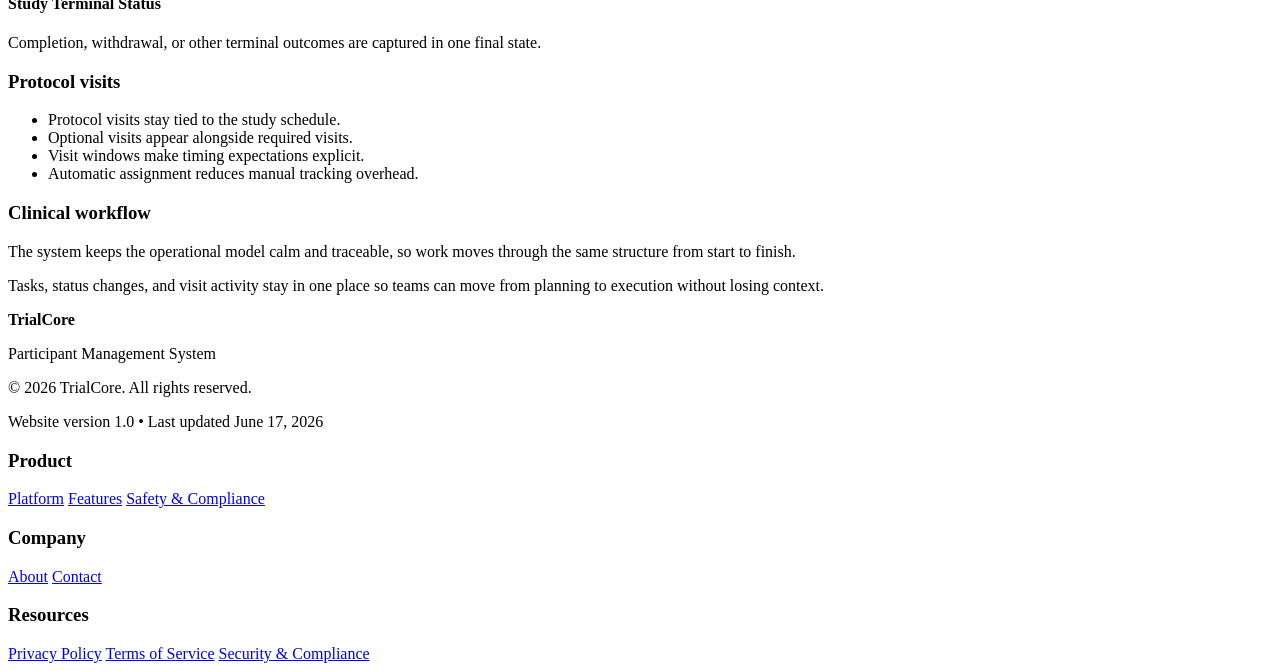
==== commit 503f8c7e: "Add files via upload" ====
--- a/index.html
+++ b/index.html
@@ -1,69 +1,43 @@
-<!DOCTYPE html><html lang="en"><head><meta charset="UTF-8"/><meta name="viewport" content="width=device-width, initial-scale=1.0"/><title>TrialCore | Platform</title><meta name="description" content="TrialCore platform for modern clinical trial management."/>
-<style>
-:root{--navy:#0f1b2f;--navy2:#142746;--blue:#2563ff;--blueSoft:#edf4ff;--bg:#f8fafc;--white:#fff;--text:#0f172a;--muted:#61708a;--border:#dce5f2;--max:1180px;--shadow:0 24px 60px rgba(15,23,42,.08)}
-*{box-sizing:border-box;margin:0;padding:0}
-html{scroll-behavior:smooth}
-body{font-family:Inter,ui-sans-serif,system-ui,-apple-system,BlinkMacSystemFont,"Segoe UI",sans-serif;background:var(--bg);color:var(--text);line-height:1.5}
-a{text-decoration:none;color:inherit} img{max-width:100%;display:block}
-.nav{position:sticky;top:0;z-index:50;background:rgba(248,250,252,.94);backdrop-filter:blur(18px);border-bottom:1px solid var(--border)}
-.nav-inner{max-width:var(--max);margin:0 auto;padding:18px 24px;display:flex;align-items:center;justify-content:space-between;gap:24px}
-.brand{display:flex;align-items:center;gap:11px;font-weight:800;font-size:1rem;letter-spacing:-.02em}
-.brand-mark{width:36px;height:36px;border-radius:12px;background:var(--navy);color:#7db5ff;display:grid;place-items:center;box-shadow:0 14px 30px rgba(15,27,47,.22)}
-.brand-mark svg{width:19px;height:19px}
-.nav-links{display:flex;align-items:center;gap:24px;color:var(--muted);font-size:.9rem;font-weight:650}
-.nav-links a:hover,.nav-links a.active{color:var(--text)}
-.button{display:inline-flex;align-items:center;justify-content:center;min-height:44px;padding:0 18px;border-radius:999px;border:1px solid transparent;font-size:.92rem;font-weight:750;white-space:nowrap;cursor:pointer;transition:.18s ease}
-.button:hover{transform:translateY(-1px)}
-.button-primary{background:var(--blue);color:#fff;box-shadow:0 14px 28px rgba(37,99,255,.22)}
-.button-dark{background:var(--navy);color:#fff;box-shadow:0 14px 28px rgba(15,27,47,.18)}
-.button-secondary{background:#fff;color:var(--text);border-color:var(--border)}
-.eyebrow{display:inline-flex;align-items:center;gap:8px;margin-bottom:22px;padding:7px 12px;border-radius:999px;background:var(--blueSoft);border:1px solid #d8e7ff;color:var(--blue);font-size:.82rem;font-weight:800}
-.eyebrow span{width:7px;height:7px;border-radius:999px;background:var(--blue)}
-.hero{max-width:1280px;margin:0 auto;padding:96px 32px 88px;display:grid;grid-template-columns:1fr .9fr;gap:80px;align-items:center}
-.hero-content{max-width:620px}
-h1{margin-bottom:26px;color:var(--text);font-size:clamp(2.45rem,5vw,4.45rem);line-height:1.03;letter-spacing:-.042em;font-weight:760}
-.hero h1{max-width:10.5ch}
-.hero p,.page-hero p,.body-text{color:var(--muted);font-size:1.05rem;line-height:1.72}
-.hero p{max-width:620px;margin-bottom:32px}
-.hero-actions{display:flex;flex-wrap:wrap;gap:12px;align-items:center}
-.hero-note{margin-top:18px;color:var(--muted);font-size:.92rem}
-.hero-preview{display:flex;justify-content:flex-end;align-items:center;min-width:0}
-.dashboard-image-frame{width:min(100%,760px);max-width:760px;margin-left:auto;overflow:hidden;border:1px solid var(--border);border-radius:28px;background:#fff;box-shadow:var(--shadow);transform:scale(.9);transform-origin:center right}
-.dashboard-image{width:100%;height:auto}
-.page-hero{max-width:var(--max);margin:0 auto;padding:92px 24px 56px}
-.page-hero-grid{display:grid;grid-template-columns:1fr .82fr;gap:44px;align-items:center}
-.page-hero h1{max-width:900px;font-size:clamp(2.35rem,4.4vw,4.05rem);line-height:1.06;letter-spacing:-.038em;font-weight:740}
-.page-hero p{max-width:720px}
-.section{max-width:var(--max);margin:0 auto;padding:76px 24px}.section.compact{padding-top:48px}
-.section-header{max-width:780px;margin-bottom:42px}.section-header.center{margin-inline:auto;text-align:center}
-.kicker{margin-bottom:14px;color:var(--blue);font-size:.82rem;font-weight:900;letter-spacing:.09em;text-transform:uppercase}
-.section h2,.cta h2{margin-bottom:18px;font-size:clamp(2rem,3vw,3.25rem);line-height:1.08;letter-spacing:-.035em;font-weight:720}
-.grid-3{display:grid;grid-template-columns:repeat(3,1fr);gap:16px}.grid-2{display:grid;grid-template-columns:repeat(2,1fr);gap:16px}
-.split{display:grid;grid-template-columns:.95fr 1.05fr;gap:54px;align-items:center}.stack{display:grid;gap:16px}
-.panel,.rail,.feature-card,.staff-card{background:#fff;border:1px solid var(--border);box-shadow:0 16px 36px rgba(15,23,42,.05)}
-.panel{border-radius:28px;padding:26px}.panel h3{margin-bottom:10px;font-size:1.55rem;letter-spacing:-.05em}
-.feature-card{min-height:230px;border-radius:32px;padding:24px}.feature-icon{width:44px;height:44px;margin-bottom:30px;border-radius:13px;background:var(--blueSoft);color:var(--blue);display:grid;place-items:center;font-weight:900}
-.feature-card h3{margin-bottom:12px;font-size:1.28rem;letter-spacing:-.04em}.feature-card p,.rail span,.list-item span{color:var(--muted);font-size:.96rem}
-.rail{border-radius:18px;padding:18px}.rail strong{display:block;margin-bottom:4px;letter-spacing:-.02em}
-.list{list-style:none;display:grid;gap:12px;color:var(--muted)}.list li{position:relative;padding-left:22px}.list li:before{content:"✓";position:absolute;left:0;color:var(--blue);font-weight:900}
-.check-list{display:grid;gap:14px}.list-item{display:flex;gap:14px;padding:18px;border:1px solid var(--border);border-radius:18px;background:#fff}
-.check{width:26px;height:26px;flex:0 0 auto;display:grid;place-items:center;border-radius:999px;background:var(--blue);color:#fff;font-weight:900}
-.trust-strip{padding:30px 24px 34px;border-top:1px solid var(--border);border-bottom:1px solid var(--border);background:linear-gradient(180deg,#fff 0%,#f5f8fc 100%)}
-.trust-strip>p{margin-bottom:24px;color:var(--muted);text-align:center;font-weight:700}.trust-grid{max-width:1000px;margin:0 auto;display:grid;grid-template-columns:repeat(4,1fr);gap:24px}
-.trust-item{display:flex;gap:14px;align-items:flex-start}.trust-item>span{color:var(--blue);font-size:1.3rem;font-weight:900;line-height:1;margin-top:2px}.trust-item small{display:block;color:var(--muted);font-size:.86rem;line-height:1.45}
-.product-mini{overflow:hidden;border:1px solid var(--border);border-radius:22px;background:var(--bg)}.product-mini-top{min-height:50px;padding:0 16px;background:var(--navy);color:#b7c4d6;display:flex;align-items:center;justify-content:space-between;font-size:.82rem;font-weight:800}
-.product-mini-body{padding:18px;display:grid;gap:12px}.mini-row{display:flex;justify-content:space-between;gap:14px;align-items:center;padding:13px;border:1px solid var(--border);border-radius:12px;background:#fff}.mini-row small{display:block;margin-top:3px;color:var(--muted)}
-.pill{padding:5px 9px;border-radius:999px;background:var(--blueSoft);color:var(--blue);font-size:.72rem;font-weight:850;white-space:nowrap}
-.timeline,.timeline-wide{display:grid;gap:16px}.timeline{grid-template-columns:repeat(5,1fr)}.timeline-wide{grid-template-columns:repeat(3,1fr)}
-.timeline-step{min-height:146px;padding:18px 14px;border:1px solid var(--border);border-radius:18px;background:#fff}.step-number{width:30px;height:30px;margin-bottom:18px;border-radius:999px;background:var(--blueSoft);color:var(--blue);display:grid;place-items:center;font-size:.78rem;font-weight:900}
-.staff-grid{display:grid;grid-template-columns:repeat(3,1fr);gap:16px}.staff-card{min-height:260px;padding:24px;border-radius:24px}.staff-avatar{width:58px;height:58px;margin-bottom:22px;border-radius:18px;background:var(--navy);color:#7db5ff;display:grid;place-items:center;font-weight:900}.staff-title{margin-bottom:12px;color:var(--blue);font-size:.88rem;font-weight:800}
-.contact-wrap{display:grid;grid-template-columns:1.05fr .95fr;gap:24px;align-items:start}form{display:grid;grid-template-columns:1fr 1fr;gap:14px}.field{display:grid;gap:7px}.field.full{grid-column:1/-1}label{font-size:.82rem;font-weight:800}
-input,textarea{width:100%;padding:12px 13px;border:1px solid var(--border);border-radius:12px;background:#fff;color:var(--text);outline:none}textarea{min-height:132px;resize:vertical}input:focus,textarea:focus{border-color:#9bc0ff;box-shadow:0 0 0 4px rgba(37,99,255,.1)}
-.form-actions{grid-column:1/-1;display:flex;flex-wrap:wrap;gap:10px}
-.cta{max-width:var(--max);margin:0 auto 42px;padding:0 24px}.cta-inner{padding:62px;display:grid;grid-template-columns:1fr auto;gap:28px;align-items:center;border-radius:36px;background:var(--navy);color:#fff;box-shadow:0 30px 80px rgba(15,27,47,.2)}.cta p{max-width:670px;color:#b8c4d5}.cta .button-primary{background:#fff;color:var(--navy);box-shadow:none}
-.footer{max-width:var(--max);margin:0 auto;padding:28px 24px 46px;display:flex;justify-content:space-between;gap:20px;border-top:1px solid var(--border);color:var(--muted);font-size:.9rem}
-@media(max-width:1080px){.hero{grid-template-columns:1fr;gap:52px;padding-top:78px}.hero h1{max-width:12ch}.hero-preview{justify-content:center}.dashboard-image-frame{width:min(100%,860px);max-width:860px;margin-inline:auto;transform:none}.trust-grid{grid-template-columns:repeat(2,1fr)}}
-@media(max-width:940px){.hero,.split,.contact-wrap,.cta-inner,.page-hero-grid{grid-template-columns:1fr}.grid-3,.timeline,.staff-grid,.timeline-wide{grid-template-columns:1fr 1fr}}
-@media(max-width:720px){.nav-links{display:none}.hero,.section{padding-inline:18px}.hero{padding-top:58px}.grid-3,.grid-2,.timeline,.timeline-wide,.staff-grid,form,.trust-grid{grid-template-columns:1fr}.cta{padding-inline:18px}.cta-inner{padding:32px;border-radius:28px}.footer{flex-direction:column;padding-inline:18px}}
-</style>
-</head><body><header class="nav"><div class="nav-inner"><a class="brand" href="index.html"><span class="brand-mark" aria-hidden="true"><svg viewBox="0 0 24 24" fill="none"><path d="M6 6h4v4H6V6Zm8 0h4v4h-4V6ZM6 14h4v4H6v-4Zm8 0h4v4h-4v-4Z" stroke="currentColor" stroke-width="1.8" stroke-linejoin="round"/></svg></span>TrialCore</a><nav class="nav-links" aria-label="Primary navigation"><a href="index.html" class="active">Platform</a><a href="features.html">Features</a><a href="safety-compliance.html">Safety &amp; Compliance</a><a href="about.html">About</a><a href="contact.html">Contact</a></nav><a class="button button-dark" href="contact.html">Request demo</a></div></header><main><section class="hero"><div class="hero-content"><div class="eyebrow"><span></span> Clinical trial management overview</div><h1>Trial operations without spreadsheet chaos.</h1><p>TrialCore is a modern clinical trial management system for clinical research coordinators, research teams, study administrators, supervisors, and auditors. It brings participants, visits, tasks, safety reporting, deviations, protocol versions, reports, and audit logs into one clear workspace.</p><div class="hero-actions"><a class="button button-primary" href="contact.html">Request a demo</a><a class="button button-secondary" href="#platform-details">Explore the platform</a></div><div class="hero-note">Coordinator-informed. Operational first. Compliance minded.</div></div><div class="hero-preview"><div class="dashboard-image-frame"><img class="dashboard-image" src="[data-uri]" alt="TrialCore dashboard preview"/></div></div></section><section class="trust-strip"><p>Trusted by research teams committed to better outcomes.</p><div class="trust-grid"><div class="trust-item"><span>◇</span><div><strong>Audit ready</strong><small>Complete audit trails and status history.</small></div></div><div class="trust-item"><span>♙</span><div><strong>Participant focused</strong><small>Manage the full participant lifecycle with clarity.</small></div></div><div class="trust-item"><span>□</span><div><strong>Protocol aligned</strong><small>Visits, tasks, and deviations tie back to the protocol.</small></div></div><div class="trust-item"><span>⌂</span><div><strong>Secure by design</strong><small>Role-based access and data protection.</small></div></div></div></section><section class="section" id="platform-details"><div class="section-header center"><div class="kicker">Platform</div><h2>One clear workspace for study coordination.</h2><p>TrialCore organizes trials, participants, visits, protocol versions, screening criteria, tasks, reports, and audit logs in a shared operational model.</p></div><div class="grid-2"><div class="panel"><h3>What the platform organizes</h3><p class="body-text">Trials, participants, visits, protocol versions, screening criteria, tasks, reports, and audit logs live together so study teams can follow the work without added visual noise.</p></div><div class="panel"><h3>Designed to match how teams actually work</h3><ul class="list"><li>Screening criteria stay visible where coordinators need them.</li><li>Tasks, reports, and logs stay tied to the study record.</li><li>Auditable history is available without extra navigation.</li></ul></div></div><div class="grid-3" style="margin-top:16px;"><article class="feature-card"><div class="feature-icon">01</div><h3>Trials</h3><p>Keep each study’s structure, status, and operational context in one place from setup to closeout.</p></article><article class="feature-card"><div class="feature-icon">02</div><h3>Participants</h3><p>Track enrollment progress, study status, participant history, and visit progress with clarity.</p></article><article class="feature-card"><div class="feature-icon">03</div><h3>Protocol versions</h3><p>Keep protocol changes and version history aligned to study operations and participant activity.</p></article></div></section></main><footer class="footer"><div>© 2026 TrialCore. All rights reserved.</div><div>Clinical trial management for research teams</div></footer></body></html>+<!DOCTYPE html>
+<html lang="en">
+<head>
+  <meta charset="UTF-8">
+  <meta name="viewport" content="width=device-width, initial-scale=1.0">
+  <title>TrialCore | Redirect</title>
+  <meta name="description" content="Redirecting to the TrialCore platform page.">
+  <meta http-equiv="refresh" content="0; url=platform.html">
+  <link rel="canonical" href="platform.html">
+  <meta name="robots" content="noindex">
+  <link rel="stylesheet" href="assets/css/styles.css">
+</head>
+<body>
+  <p>Redirecting to the TrialCore platform page. <a href="platform.html">Continue to TrialCore</a></p>
+  <footer class="site-footer">
+    <div class="footer-brand">
+      <strong>TrialCore</strong>
+      <p>Participant Management System</p>
+      <p class="footer-copyright">© 2026 TrialCore. All rights reserved.</p>
+      <p class="footer-version">Website version 1.0 • Last updated June 17, 2026</p>
+    </div>
+    <div class="footer-grid">
+      <div>
+        <h3>Product</h3>
+        <a href="platform.html">Platform</a>
+        <a href="features.html">Features</a>
+        <a href="safety-compliance.html">Safety &amp; Compliance</a>
+      </div>
+      <div>
+        <h3>Company</h3>
+        <a href="about.html">About</a>
+        <a href="contact.html">Contact</a>
+      </div>
+      <div>
+        <h3>Resources</h3>
+        <a href="resources.html#privacy-policy">Privacy Policy</a>
+        <a href="resources.html#terms-of-service">Terms of Service</a>
+        <a href="resources.html#security-compliance">Security &amp; Compliance</a>
+      </div>
+    </div>
+  </footer>
+</body>
+</html>
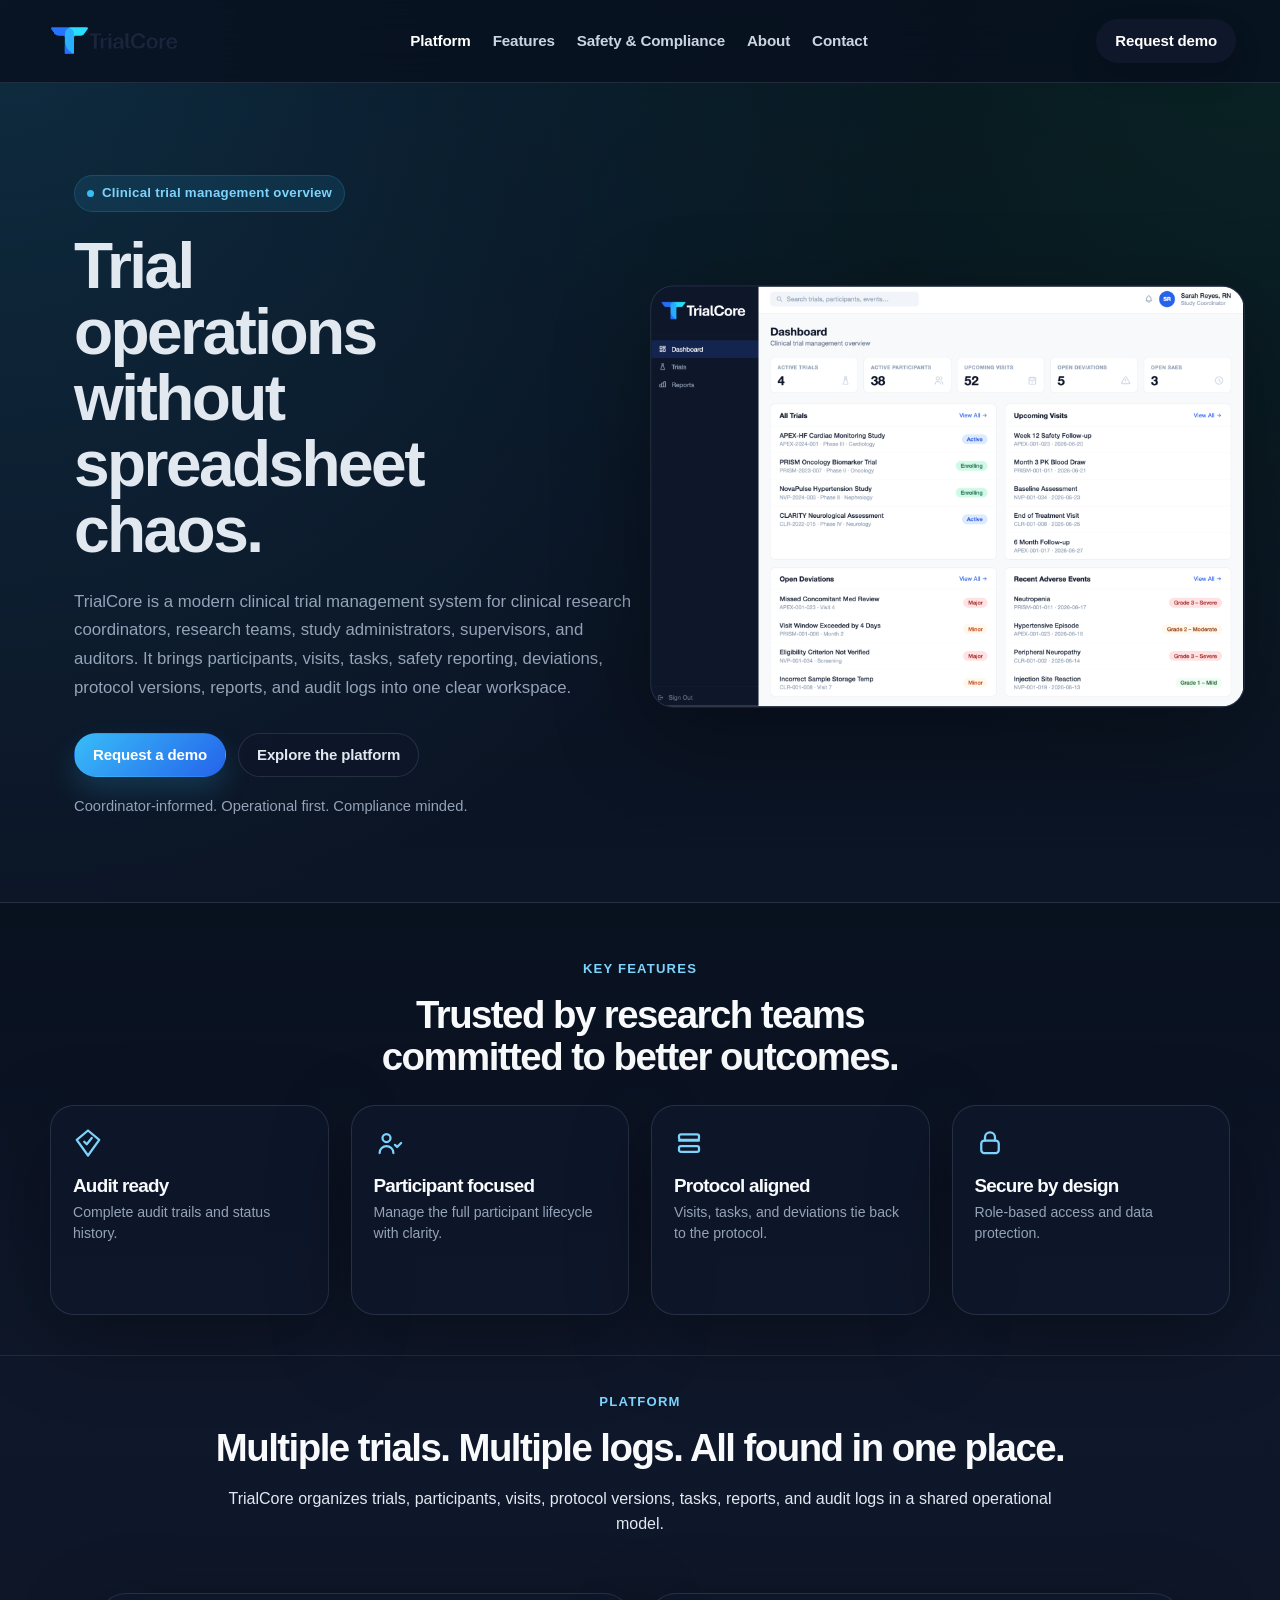
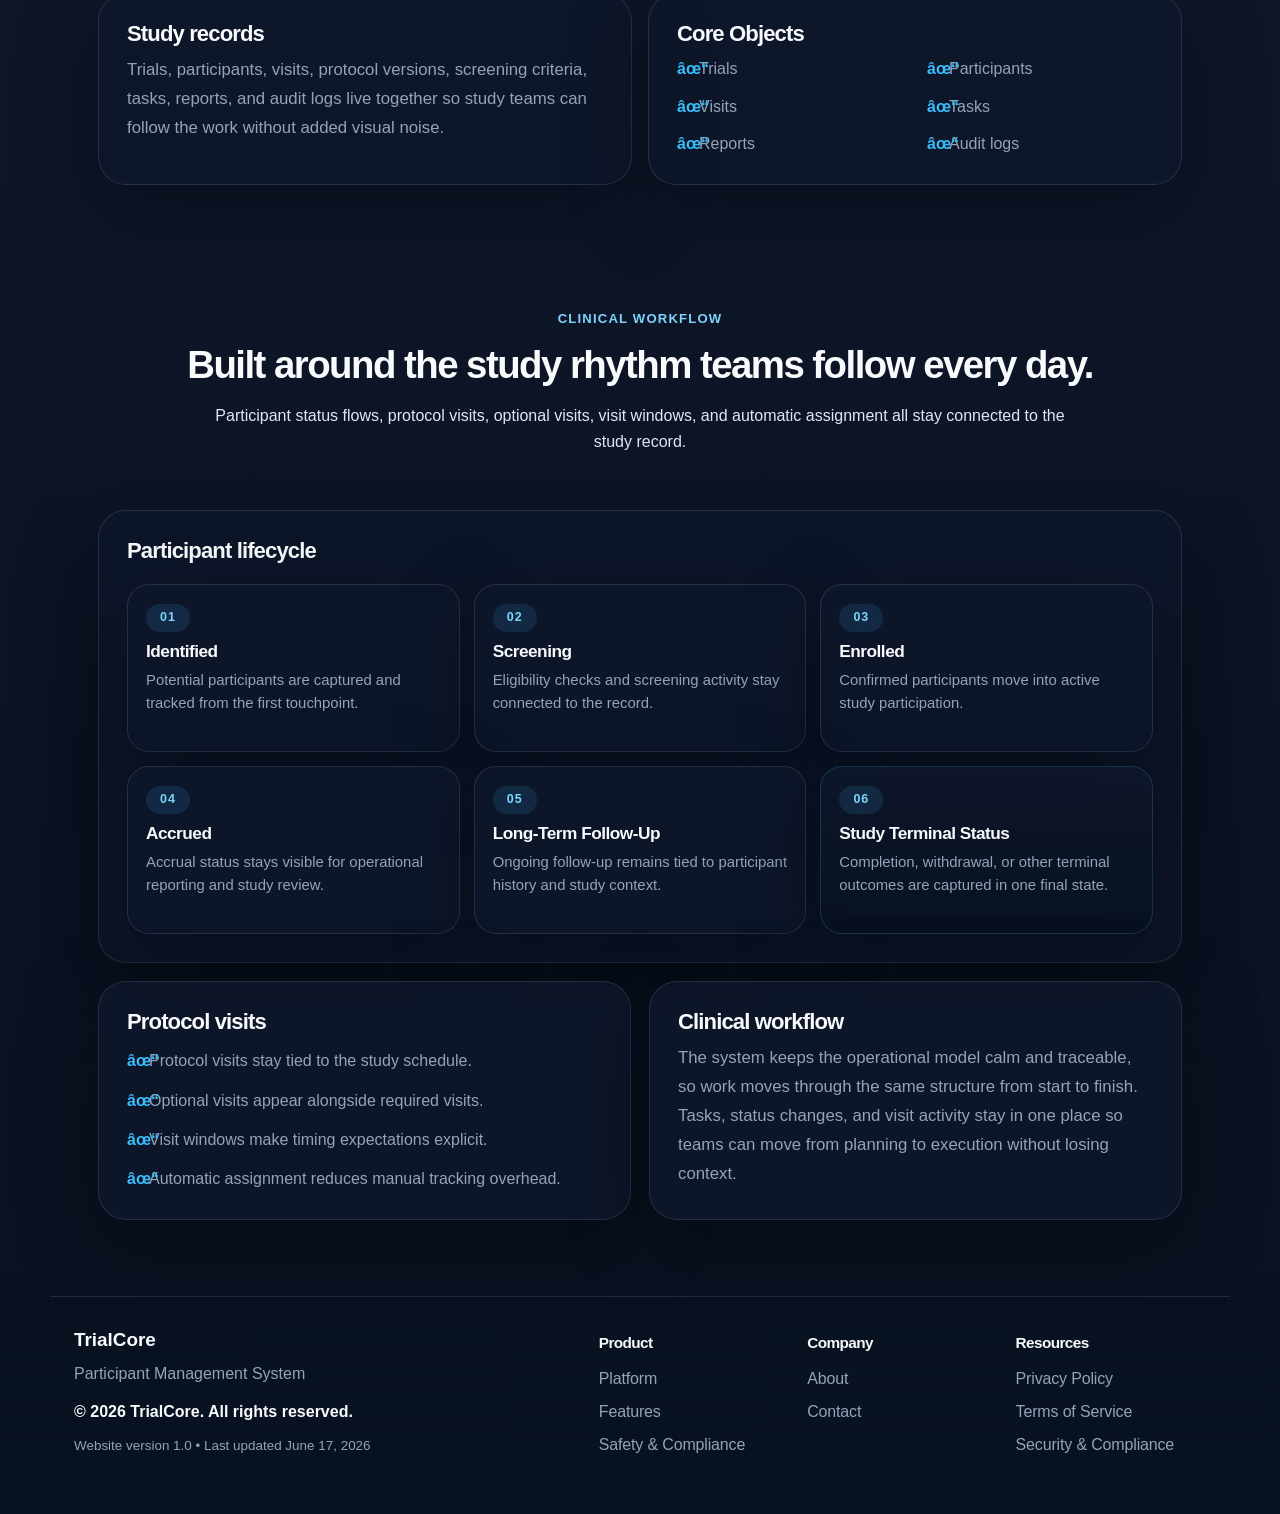
==== commit 9715fd3f: "Fix self-closing meta tag in index.html" ====
--- a/index.html
+++ b/index.html
@@ -1,7 +1,7 @@
 <!DOCTYPE html>
 <html lang="en">
 <head>
-  <meta charset="UTF-8">
+  <meta charset="UTF-8" />
   <meta name="viewport" content="width=device-width, initial-scale=1.0">
   <title>TrialCore | Redirect</title>
   <meta name="description" content="Redirecting to the TrialCore platform page.">
--- a/assets/css/styles.css
+++ b/assets/css/styles.css
@@ -0,0 +1,1593 @@
+/* TrialCore shared styles.
+   Edit the color variables below first when changing the visual theme. */
+:root {
+  --navy: #0B1736;
+  --navy-2: #142746;
+  --blue: #2563ff;
+  --blue-soft: #edf4ff;
+  --bg: #e4e7eb;
+  --surface: #ffffff;
+  --text: #0f172a;
+  --muted: #61708a;
+  --border: #dce5f2;
+  --max: 1240px;
+  --content-max: 1180px;
+  --page-gutter: clamp(18px, 2vw, 24px);
+  --section-width: 860px;
+  --shadow: 0 22px 54px rgba(15, 23, 42, 0.07);
+  --shadow-strong: 0 30px 78px rgba(15, 27, 47, 0.18);
+  --radius-lg: 28px;
+  --radius-md: 20px;
+  --radius-sm: 14px;
+}
+
+*,
+*::before,
+*::after {
+  box-sizing: border-box;
+}
+
+html {
+  scroll-behavior: smooth;
+}
+
+body {
+  margin: 0;
+  font-family: "Aptos", "Aptos Display", "Segoe UI", Arial, sans-serif;
+  background:
+    radial-gradient(circle at top right, rgba(37, 99, 255, 0.07), transparent 26%),
+    radial-gradient(circle at top left, rgba(15, 27, 47, 0.045), transparent 22%),
+    var(--bg);
+  color: var(--text);
+  line-height: 1.58;
+}
+
+a {
+  color: inherit;
+  text-decoration: none;
+}
+
+img {
+  display: block;
+  max-width: 100%;
+}
+
+button,
+input,
+textarea {
+  font: inherit;
+}
+
+button {
+  border: 0;
+}
+
+/* Keep keyboard users oriented. */
+:focus-visible {
+  outline: 3px solid rgba(37, 99, 255, 0.35);
+  outline-offset: 2px;
+}
+
+.skip-link {
+  position: absolute;
+  left: 16px;
+  top: -48px;
+  z-index: 1000;
+  padding: 10px 14px;
+  border-radius: 999px;
+  background: var(--navy);
+  color: #fff;
+  transition: top 0.2s ease;
+}
+
+.skip-link:focus {
+  top: 16px;
+}
+
+.site-header {
+  position: sticky;
+  top: 0;
+  z-index: 50;
+  border-bottom: 1px solid var(--border);
+  background: rgba(248, 250, 252, 0.94);
+  backdrop-filter: blur(18px);
+}
+
+/* Global container system: all major site regions share one centered max-width and gutter. */
+.site-container {
+  width: min(calc(100% - 48px), var(--content-max));
+  margin-inline: auto;
+}
+
+.header-inner {
+  max-width: var(--max);
+  margin: 0 auto;
+  padding: 18px var(--page-gutter);
+  display: flex;
+  flex-wrap: wrap;
+  align-items: center;
+  justify-content: space-between;
+  gap: 18px 24px;
+}
+
+.brand {
+  display: inline-flex;
+  align-items: center;
+  gap: 12px;
+  font-weight: 800;
+  letter-spacing: -0.02em;
+}
+
+.brand-logo {
+  display: block;
+  height: 46px;
+  width: auto;
+  max-width: min(220px, 28vw);
+}
+
+.site-nav {
+  display: flex;
+  flex-wrap: wrap;
+  align-items: center;
+  justify-content: center;
+  gap: 10px 22px;
+  color: var(--muted);
+  font-size: 0.95rem;
+  font-weight: 650;
+}
+
+.site-nav a {
+  padding: 6px 0;
+}
+
+.site-nav a:hover,
+.site-nav a[aria-current="page"] {
+  color: var(--text);
+}
+
+.header-actions {
+  display: flex;
+  flex-wrap: wrap;
+  gap: 10px;
+}
+
+.button {
+  display: inline-flex;
+  align-items: center;
+  justify-content: center;
+  min-height: 44px;
+  padding: 0 18px;
+  border-radius: 999px;
+  border: 1px solid transparent;
+  font-size: 0.94rem;
+  font-weight: 750;
+  white-space: nowrap;
+  transition:
+    transform 0.18s ease,
+    box-shadow 0.18s ease,
+    background-color 0.18s ease,
+    color 0.18s ease,
+    border-color 0.18s ease;
+}
+
+.button:hover {
+  transform: translateY(-1px);
+}
+
+.button-primary {
+  background: var(--blue);
+  color: #fff;
+  box-shadow: 0 14px 28px rgba(37, 99, 255, 0.22);
+}
+
+.button-primary:hover {
+  box-shadow: 0 16px 32px rgba(37, 99, 255, 0.28);
+}
+
+.button-dark {
+  background: var(--navy);
+  color: #fff;
+  box-shadow: 0 14px 28px rgba(15, 27, 47, 0.18);
+}
+
+.button-secondary {
+  background: #fff;
+  color: var(--text);
+  border-color: var(--border);
+}
+
+.button-secondary:hover {
+  border-color: #c6d5ea;
+}
+
+main {
+  display: block;
+}
+
+.hero,
+.page-hero,
+.section,
+.cta,
+.footer {
+  width: 100%;
+  max-width: var(--content-max);
+  margin-inline: auto;
+}
+
+.hero {
+  width: min(100%, var(--content-max));
+  padding: 92px var(--page-gutter) 84px;
+  display: grid;
+  grid-template-columns: minmax(0, 1fr) minmax(0, 0.92fr);
+  gap: 54px;
+  align-items: center;
+}
+
+.hero-copy {
+  max-width: 620px;
+}
+
+.eyebrow {
+  display: inline-flex;
+  align-items: center;
+  gap: 8px;
+  margin-bottom: 22px;
+  padding: 7px 12px;
+  border-radius: 999px;
+  border: 1px solid #d8e7ff;
+  background: var(--blue-soft);
+  color: var(--blue);
+  font-size: 0.83rem;
+  font-weight: 800;
+  letter-spacing: 0.02em;
+}
+
+.eyebrow span {
+  width: 7px;
+  height: 7px;
+  border-radius: 999px;
+  background: var(--blue);
+}
+
+h1,
+h2,
+h3 {
+  margin: 0;
+  letter-spacing: -0.04em;
+}
+
+h1 {
+  margin-bottom: 24px;
+  font-size: clamp(2.45rem, 5vw, 4.4rem);
+  line-height: 1.03;
+}
+
+.hero h1 {
+  max-width: 10.5ch;
+}
+
+.hero p,
+.page-hero p,
+.body-text {
+  margin: 0;
+  color: var(--muted);
+  font-size: 1.05rem;
+  line-height: 1.72;
+}
+
+.hero p {
+  margin-bottom: 30px;
+  max-width: 620px;
+}
+
+.hero-actions {
+  display: flex;
+  flex-wrap: wrap;
+  gap: 12px;
+  align-items: center;
+}
+
+.hero-note {
+  margin-top: 18px;
+  color: var(--muted);
+  font-size: 0.92rem;
+}
+
+.hero-media {
+  min-width: 0;
+}
+
+.hero-frame {
+  overflow: hidden;
+  border: 1px solid var(--border);
+  border-radius: 20px;
+  background: #fff;
+  box-shadow: var(--shadow);
+
+  transform: scale(1.15);
+  transform-origin: center;
+}
+
+.hero-image {
+  width: 100%;
+  height: auto;
+}
+
+.trust-strip {
+  padding: 56px 0 40px;
+  border-top: 1px solid var(--border);
+  border-bottom: 1px solid var(--border);
+  background: linear-gradient(180deg, #fff 0%, #f5f8fc 100%);
+  width: 100%;
+}
+
+.trust-header .one-line-heading {
+  white-space: normal;
+  text-wrap: balance;
+  max-width: 1100px;
+  margin-inline: auto;
+}
+
+.trust-grid {
+  display: grid;
+  grid-template-columns: repeat(4, minmax(0, 1fr));
+  gap: 22px;
+  width: 100%;
+}
+
+.trust-item {
+  min-height: 210px;
+  padding: 22px 22px 20px;
+  border: 1px solid var(--border);
+  border-radius: 24px;
+  background: #fff;
+  box-shadow: 0 16px 36px rgba(15, 23, 42, 0.05);
+  display: grid;
+  align-content: start;
+  gap: 18px;
+}
+
+.trust-icon {
+  width: 30px;
+  height: 30px;
+  color: #5166b8;
+}
+
+.trust-icon svg {
+  display: block;
+  width: 100%;
+  height: 100%;
+}
+
+.trust-item strong {
+  display: block;
+  margin-bottom: 6px;
+  color: var(--text);
+  font-size: 1.18rem;
+  line-height: 1.08;
+  letter-spacing: -0.04em;
+}
+
+.trust-item p {
+  margin: 0;
+  color: #3f434b;
+  font-size: 0.98rem;
+  line-height: 1.5;
+}
+
+.trust-item small {
+  display: block;
+  color: var(--muted);
+  font-size: 0.88rem;
+  line-height: 1.45;
+}
+
+.page-hero,
+.section {
+  padding: 92px var(--page-gutter) 76px;
+}
+
+.page-stack > section + section {
+  border-top: 1px solid var(--border);
+}
+
+.page-hero {
+  display: grid;
+  grid-template-columns: minmax(0, 1fr) minmax(0, 0.82fr);
+  gap: 44px;
+  align-items: center;
+}
+
+.page-hero h1 {
+  max-width: var(--section-width);
+  font-size: clamp(2.3rem, 4.4vw, 4.05rem);
+  line-height: 1.06;
+}
+
+.section {
+  padding-top: 0;
+}
+
+.platform-page .trust-strip {
+  padding-bottom: 40px;
+}
+
+.platform-page .section {
+  padding-top: 36px;
+}
+
+.section.compact {
+  padding-top: 48px;
+}
+
+/* Section width system: reuse a single measured width for section headings and intro copy. */
+.section-header {
+  width: 100%;
+  max-width: var(--content-max);
+  margin-bottom: 42px;
+}
+
+.platform-page .section-header {
+  margin-bottom: 56px;
+}
+
+.platform-page .trust-header {
+  margin-bottom: 28px;
+}
+
+.section-header.center {
+  width: 100%;
+  max-width: 900px;
+  margin-inline: auto;
+  text-align: center;
+}
+
+.section-header.center p {
+  max-width: 860px;
+  margin-inline: auto;
+}
+
+.panel-note {
+  margin-top: 16px;
+}
+
+.kicker {
+  margin-bottom: 14px;
+  color: var(--blue);
+  font-size: 0.82rem;
+  font-weight: 900;
+  letter-spacing: 0.09em;
+  text-transform: uppercase;
+}
+
+.section h2,
+.cta h2,
+.trust-header h2 {
+  margin-bottom: 18px;
+  font-size: clamp(2rem, 3vw, 3.25rem);
+  line-height: 1.08;
+}
+
+.one-line-heading {
+  white-space: nowrap;
+}
+
+.grid-2,
+.grid-3,
+.staff-grid,
+.check-list,
+.info-grid {
+  display: grid;
+  gap: 16px;
+  width: 100%;
+  max-width: var(--content-max);
+  margin-inline: auto;
+}
+
+.grid-2 {
+  grid-template-columns: repeat(2, minmax(0, 1fr));
+}
+
+.grid-3 {
+  grid-template-columns: repeat(3, minmax(0, 1fr));
+}
+
+.wide-spread {
+  max-width: var(--content-max);
+}
+
+.cards-top {
+  margin-top: 28px;
+}
+
+.panel,
+.feature-card,
+.staff-card,
+.rail {
+  background: #fff;
+  border: 1px solid var(--border);
+  box-shadow: 0 16px 36px rgba(15, 23, 42, 0.05);
+  transition:
+    transform 0.18s ease,
+    box-shadow 0.18s ease,
+    border-color 0.18s ease;
+}
+
+.panel:hover,
+.feature-card:hover,
+.staff-card:hover,
+.comparison-card:hover,
+.tab-panel:hover {
+  transform: translateY(-2px);
+  box-shadow: 0 20px 44px rgba(15, 23, 42, 0.08);
+  border-color: #cfdaf0;
+}
+
+.panel {
+  padding: 28px;
+  border-radius: var(--radius-lg);
+}
+
+.panel h3,
+.feature-card h3,
+.staff-card h3 {
+  margin-bottom: 10px;
+  font-size: 1.38rem;
+  line-height: 1.12;
+}
+
+.feature-card {
+  min-height: 230px;
+  padding: 26px;
+  border-radius: 32px;
+}
+
+.feature-icon {
+  width: 44px;
+  height: 44px;
+  margin-bottom: 30px;
+  border-radius: 13px;
+  background: var(--blue-soft);
+  color: var(--blue);
+  display: grid;
+  place-items: center;
+  font-weight: 900;
+}
+
+.feature-card p,
+.rail span {
+  margin: 0;
+  color: var(--muted);
+  font-size: 0.96rem;
+}
+
+.about-page .page-hero {
+  padding-bottom: 28px;
+}
+
+.contact-page .page-hero {
+  padding-bottom: 20px;
+}
+
+.features-page .page-hero {
+  padding-bottom: 20px;
+}
+
+.safety-page .page-hero {
+  display: block;
+  padding-bottom: 24px;
+}
+
+.page-hero-copy {
+  max-width: var(--content-max);
+}
+
+.safety-page .feature-card {
+  min-height: 220px;
+}
+
+.about-split {
+  gap: 20px;
+}
+
+.founder-layout {
+  display: grid;
+  grid-template-columns: minmax(0, 0.88fr) minmax(0, 1.12fr);
+  gap: 16px;
+  align-items: start;
+}
+
+.founder-card {
+  min-height: 100%;
+}
+
+.founder-photo-wrap {
+  display: flex;
+  justify-content: flex-start;
+  margin-bottom: 24px;
+}
+
+.founder-photo {
+  width: 30%;
+  max-width: 280px;
+  height: auto;
+  border-radius: 12px;
+  object-fit: cover;
+}
+
+.panel-muted {
+  background: rgba(255, 255, 255, 0.72);
+}
+
+.roadmap-stack {
+  gap: 14px;
+}
+
+.feature-group-grid {
+  align-items: stretch;
+}
+
+.comparison-grid {
+  display: grid;
+  grid-template-columns: repeat(2, minmax(0, 1fr));
+  gap: 16px;
+  width: 100%;
+  max-width: var(--content-max);
+  margin-inline: auto;
+}
+
+.comparison-card {
+  padding: 26px;
+  border: 1px solid var(--border);
+  border-radius: 28px;
+  background: #fff;
+  box-shadow: 0 16px 36px rgba(15, 23, 42, 0.05);
+}
+
+.comparison-negative .list li::before {
+  content: "âœ•";
+  color: #ef4444;
+}
+
+.comparison-card h3 {
+  margin-bottom: 10px;
+  font-size: 1.35rem;
+}
+
+.comparison-highlight {
+  border-color: #bfd0f4;
+  background: linear-gradient(180deg, #ffffff 0%, #f4f8ff 100%);
+}
+
+.trust-layer {
+  margin-top: 18px;
+  display: grid;
+  gap: 22px;
+}
+
+.document-preview {
+  max-width: 860px;
+  margin-inline: auto;
+}
+
+.trust-layer-grid {
+  display: grid;
+  grid-template-columns: repeat(3, minmax(0, 1fr));
+  gap: 16px;
+  width: 100%;
+  max-width: var(--content-max);
+  margin-inline: auto;
+}
+
+.trust-layer-grid strong {
+  display: block;
+  margin-bottom: 8px;
+}
+
+.form-assurance {
+  margin: 14px 0 0;
+  color: var(--muted);
+  font-size: 0.92rem;
+}
+
+.list {
+  margin: 0;
+  padding: 0;
+  list-style: none;
+  display: grid;
+  gap: 12px;
+  color: var(--muted);
+}
+
+.list-two-col {
+  grid-template-columns: repeat(2, minmax(0, 1fr));
+  column-gap: 24px;
+}
+
+.list.spaced {
+  margin-top: 14px;
+}
+
+.workflow-section .section-header {
+  max-width: var(--content-max);
+}
+
+.workflow-grid {
+  display: grid;
+  grid-template-columns: repeat(2, minmax(0, 1fr));
+  gap: 18px;
+  align-items: start;
+  width: 100%;
+  max-width: var(--content-max);
+  margin-inline: auto;
+}
+
+.workflow-grid > .panel:first-child {
+  grid-column: 1 / -1;
+}
+
+.workflow-grid > .panel {
+  min-height: 100%;
+}
+
+.workflow-list {
+  gap: 14px;
+}
+
+.status-flow {
+  margin-top: 20px;
+  display: grid;
+  grid-template-columns: repeat(3, minmax(0, 1fr));
+  gap: 14px;
+}
+
+.status-card {
+  min-height: 168px;
+  padding: 18px 18px 20px;
+  border: 1px solid #d6e1f3;
+  border-radius: 22px;
+  background: linear-gradient(180deg, #ffffff 0%, #f8fbff 100%);
+  box-shadow: 0 12px 28px rgba(15, 23, 42, 0.04);
+}
+
+.status-card h4 {
+  margin: 10px 0 8px;
+  font-size: 1.08rem;
+  line-height: 1.15;
+  letter-spacing: -0.03em;
+}
+
+.status-card p {
+  margin: 0;
+  color: var(--muted);
+  font-size: 0.93rem;
+  line-height: 1.55;
+}
+
+.status-step {
+  display: inline-flex;
+  align-items: center;
+  justify-content: center;
+  min-width: 44px;
+  height: 28px;
+  padding: 0 10px;
+  border-radius: 999px;
+  background: var(--blue-soft);
+  color: var(--blue);
+  font-size: 0.78rem;
+  font-weight: 900;
+  letter-spacing: 0.08em;
+}
+
+.status-card-terminal {
+  border-color: #bfd0f4;
+  background: linear-gradient(180deg, #ffffff 0%, #f4f8ff 100%);
+}
+
+.list li {
+  position: relative;
+  padding-left: 22px;
+}
+
+.list li::before {
+  content: "âœ“";
+  position: absolute;
+  left: 0;
+  color: var(--blue);
+  font-weight: 900;
+}
+
+.split {
+  display: grid;
+  grid-template-columns: minmax(0, 0.95fr) minmax(0, 1.05fr);
+  gap: 54px;
+  align-items: start;
+  width: 100%;
+  max-width: var(--content-max);
+  margin-inline: auto;
+}
+
+.stack {
+  display: grid;
+  gap: 16px;
+}
+
+.product-mini {
+  overflow: hidden;
+  border: 1px solid var(--border);
+  border-radius: 22px;
+  background: var(--bg);
+}
+
+.product-mini-top {
+  min-height: 50px;
+  padding: 0 16px;
+  background: var(--navy);
+  color: #b7c4d6;
+  display: flex;
+  align-items: center;
+  justify-content: space-between;
+  gap: 12px;
+  font-size: 0.82rem;
+  font-weight: 800;
+}
+
+.product-mini-body {
+  padding: 18px;
+  display: grid;
+  gap: 12px;
+}
+
+.mini-row {
+  display: flex;
+  justify-content: space-between;
+  gap: 14px;
+  align-items: center;
+  padding: 13px;
+  border: 1px solid var(--border);
+  border-radius: 12px;
+  background: #fff;
+}
+
+.mini-row strong {
+  display: block;
+  margin-bottom: 3px;
+}
+
+.mini-row small {
+  display: block;
+  color: var(--muted);
+}
+
+.pill {
+  padding: 5px 9px;
+  border-radius: 999px;
+  background: var(--blue-soft);
+  color: var(--blue);
+  font-size: 0.72rem;
+  font-weight: 850;
+  white-space: nowrap;
+}
+
+.staff-grid {
+  grid-template-columns: repeat(3, minmax(0, 1fr));
+}
+
+.staff-card {
+  min-height: 260px;
+  padding: 24px;
+  border-radius: 24px;
+}
+
+.avatar {
+  width: 58px;
+  height: 58px;
+  margin-bottom: 22px;
+  border-radius: 18px;
+  background: var(--navy);
+  color: #7db5ff;
+  display: grid;
+  place-items: center;
+  font-weight: 900;
+}
+
+.role {
+  margin-bottom: 12px;
+  color: var(--blue);
+  font-size: 0.88rem;
+  font-weight: 800;
+}
+
+.contact-layout {
+  display: grid;
+  grid-template-columns: minmax(0, 1.05fr) minmax(0, 0.95fr);
+  gap: 24px;
+  align-items: start;
+  width: 100%;
+  max-width: var(--content-max);
+  margin-inline: auto;
+}
+
+form {
+  display: grid;
+  grid-template-columns: repeat(2, minmax(0, 1fr));
+  gap: 14px;
+}
+
+.field {
+  display: grid;
+  gap: 7px;
+}
+
+.field.full {
+  grid-column: 1 / -1;
+}
+
+label {
+  font-size: 0.84rem;
+  font-weight: 800;
+}
+
+input,
+textarea {
+  width: 100%;
+  padding: 12px 13px;
+  border: 1px solid var(--border);
+  border-radius: 12px;
+  background: #fff;
+  color: var(--text);
+}
+
+textarea {
+  min-height: 132px;
+  resize: vertical;
+}
+
+input:focus,
+textarea:focus {
+  border-color: #9bc0ff;
+  box-shadow: 0 0 0 4px rgba(37, 99, 255, 0.1);
+}
+
+.form-actions {
+  grid-column: 1 / -1;
+  display: flex;
+  flex-wrap: wrap;
+  gap: 10px;
+  align-items: center;
+}
+
+.form-note {
+  grid-column: 1 / -1;
+  margin: 0;
+  color: var(--muted);
+  font-size: 0.9rem;
+}
+
+.cta {
+  margin-bottom: 42px;
+  padding: 0 var(--page-gutter);
+}
+
+.cta-inner {
+  padding: 62px;
+  border-radius: 36px;
+  background: var(--navy);
+  color: #fff;
+  box-shadow: var(--shadow-strong);
+  display: grid;
+  grid-template-columns: minmax(0, 1fr) auto;
+  gap: 28px;
+  align-items: center;
+  width: 100%;
+  max-width: var(--content-max);
+  margin-inline: auto;
+}
+
+.cta p {
+  margin: 0;
+  max-width: 670px;
+  color: #b8c4d5;
+}
+
+.cta .button-primary {
+  background: #fff;
+  color: var(--navy);
+  box-shadow: none;
+}
+
+.footer {
+  padding: 28px var(--page-gutter) 46px;
+  border-top: 1px solid var(--border);
+  color: var(--muted);
+  font-size: 0.9rem;
+  display: flex;
+  justify-content: space-between;
+  gap: 20px;
+}
+
+.site-footer {
+  width: min(100%, var(--content-max));
+  margin: 0 auto;
+  padding: 34px var(--page-gutter) 48px;
+  border-top: 1px solid var(--border);
+  color: var(--muted);
+  display: grid;
+  grid-template-columns: minmax(0, 0.9fr) minmax(0, 1.1fr);
+  gap: 28px;
+}
+
+.footer-brand strong {
+  display: block;
+  margin-bottom: 0;
+  color: var(--text);
+  font-size: 1.18rem;
+  line-height: 1;
+}
+
+.footer-brand {
+  display: grid;
+  gap: 1px;
+}
+
+.footer-brand p {
+  margin: 0;
+}
+
+.footer-copyright {
+  margin-top: 3px !important;
+  color: var(--text);
+  font-weight: 600;
+}
+
+.footer-version {
+  color: var(--muted);
+  font-size: 0.84rem;
+}
+
+.footer-grid {
+  display: grid;
+  grid-template-columns: repeat(3, minmax(0, 1fr));
+  gap: 18px;
+  width: 100%;
+  max-width: var(--content-max);
+  margin-inline: auto;
+}
+
+.footer-grid h3 {
+  margin-bottom: 10px;
+  color: var(--text);
+  font-size: 0.96rem;
+}
+
+.footer-grid a {
+  display: block;
+  margin-bottom: 8px;
+  color: var(--muted);
+}
+
+.footer-grid a:hover {
+  color: var(--text);
+}
+
+.resources-section {
+  padding-top: 0;
+}
+
+.resource-tabs {
+  display: grid;
+  gap: 18px;
+}
+
+.tab-list {
+  display: grid;
+  grid-template-columns: repeat(3, minmax(0, 1fr));
+  gap: 12px;
+  padding: 10px;
+  border: 1px solid var(--border);
+  border-radius: 22px;
+  background: rgba(255, 255, 255, 0.78);
+  box-shadow: 0 16px 36px rgba(15, 23, 42, 0.05);
+  width: 100%;
+  max-width: var(--content-max);
+  margin-inline: auto;
+}
+
+.tab-button {
+  min-height: 54px;
+  padding: 0 16px;
+  border-radius: 16px;
+  border: 1px solid transparent;
+  background: transparent;
+  color: var(--muted);
+  font-size: 0.96rem;
+  font-weight: 800;
+  letter-spacing: -0.01em;
+  cursor: pointer;
+  transition:
+    background-color 0.18s ease,
+    color 0.18s ease,
+    border-color 0.18s ease,
+    transform 0.18s ease;
+}
+
+.tab-button:hover {
+  transform: translateY(-1px);
+}
+
+.tab-button[aria-selected="true"],
+.tab-button.is-active {
+  background: var(--navy);
+  color: #fff;
+  border-color: var(--navy);
+  box-shadow: 0 12px 24px rgba(15, 27, 47, 0.18);
+}
+
+.tab-panel {
+  padding: 28px;
+}
+
+.resource-copy {
+  display: grid;
+  gap: 24px;
+}
+
+.resource-intro h3 {
+  margin-bottom: 10px;
+  font-size: 1.6rem;
+}
+
+.resource-columns {
+  display: grid;
+  grid-template-columns: repeat(3, minmax(0, 1fr));
+  gap: 18px;
+  width: 100%;
+  max-width: var(--content-max);
+  margin-inline: auto;
+}
+
+.resource-columns section {
+  padding: 20px;
+  border: 1px solid var(--border);
+  border-radius: 20px;
+  background: #fff;
+}
+
+.resource-columns h4 {
+  margin: 0 0 12px;
+  font-size: 1.05rem;
+}
+
+.resource-columns .list {
+  gap: 10px;
+}
+
+.resource-columns .list li {
+  padding-left: 20px;
+}
+
+/* Responsive breakpoint strategy: collapse multi-column layouts gradually while keeping gutters consistent. */
+@media (max-width: 1080px) {
+  .hero,
+  .page-hero {
+    grid-template-columns: minmax(0, 1fr);
+    gap: 48px;
+  }
+
+  .hero h1 {
+    max-width: 12ch;
+  }
+
+  .hero-frame {
+    max-width: 860px;
+    margin-inline: auto;
+  }
+
+  .trust-grid {
+    grid-template-columns: repeat(2, minmax(0, 1fr));
+  }
+
+  .resource-columns {
+    grid-template-columns: minmax(0, 1fr);
+  }
+
+  .one-line-heading {
+    white-space: normal;
+    text-wrap: balance;
+  }
+}
+
+@media (max-width: 940px) {
+  .contact-layout,
+  .cta-inner {
+    grid-template-columns: minmax(0, 1fr);
+  }
+
+  .grid-3,
+  .staff-grid {
+    grid-template-columns: repeat(2, minmax(0, 1fr));
+  }
+
+  .comparison-grid,
+  .founder-layout,
+  .site-footer,
+  .footer-grid,
+  .trust-layer-grid,
+  .tab-list,
+  .workflow-grid {
+    grid-template-columns: minmax(0, 1fr);
+  }
+
+  .status-flow {
+    grid-template-columns: repeat(2, minmax(0, 1fr));
+  }
+
+  .safety-page .grid-3 {
+    grid-template-columns: repeat(2, minmax(0, 1fr));
+  }
+}
+
+@media (max-width: 720px) {
+  .header-inner {
+    align-items: flex-start;
+  }
+
+  .site-nav {
+    justify-content: flex-start;
+    gap: 10px 18px;
+  }
+
+  .brand-logo {
+    height: 40px;
+    max-width: min(190px, 42vw);
+  }
+
+  .one-line-heading {
+    white-space: normal;
+  }
+
+  .hero {
+    padding-top: 58px;
+  }
+
+  .grid-2,
+  .grid-3,
+  .staff-grid,
+  .trust-grid,
+  form {
+    grid-template-columns: minmax(0, 1fr);
+  }
+
+  .trust-item {
+    min-height: 0;
+  }
+
+  .list-two-col {
+    grid-template-columns: minmax(0, 1fr);
+  }
+
+  .status-flow {
+    grid-template-columns: minmax(0, 1fr);
+  }
+
+  .comparison-grid,
+  .trust-layer-grid,
+  .workflow-grid {
+    grid-template-columns: minmax(0, 1fr);
+  }
+
+  .tab-panel {
+    padding: 20px;
+  }
+
+  .tab-list {
+    padding: 8px;
+    gap: 8px;
+  }
+
+  .tab-button {
+    min-height: 48px;
+    padding-inline: 12px;
+    font-size: 0.9rem;
+  }
+
+  .safety-page .page-hero {
+    padding-bottom: 8px;
+  }
+
+  .cta {
+    padding-inline: 0;
+  }
+
+  .cta-inner {
+    padding: 32px;
+    border-radius: 28px;
+  }
+
+  .site-footer {
+    padding-inline: 0;
+  }
+}
+/* TrialCore marketing site theme update
+   Darker, database-like palette with the same Aptos family and sky accent.
+   Appended as a safe theme layer so the original layout, spacing, grids,
+   responsive rules, and structural CSS remain intact. */
+:root {
+  --navy: #08111f;
+  --navy-2: #0f172a;
+  --blue: #38bdf8;
+  --blue-soft: rgba(56, 189, 248, 0.12);
+  --bg: #08111f;
+  --surface: rgba(15, 23, 42, 0.86);
+  --surface-2: rgba(30, 41, 59, 0.72);
+  --surface-solid: #0f172a;
+  --text: #e2e8f0;
+  --muted: #94a3b8;
+  --border: rgba(148, 163, 184, 0.18);
+  --shadow: 0 24px 80px rgba(0, 0, 0, 0.35);
+  --shadow-strong: 0 32px 92px rgba(2, 6, 23, 0.55);
+}
+
+body {
+  font-family: "Aptos", "Aptos Display", "Segoe UI", "Inter", "SF Pro Text", Arial, sans-serif;
+  background:
+    radial-gradient(circle at top left, rgba(56, 189, 248, 0.16), transparent 28%),
+    radial-gradient(circle at top right, rgba(34, 197, 94, 0.10), transparent 24%),
+    linear-gradient(180deg, #06101c 0%, #0f172a 44%, #08111f 100%);
+  color: var(--text);
+}
+
+:focus-visible {
+  outline: 3px solid rgba(56, 189, 248, 0.35);
+}
+
+.skip-link {
+  background: var(--navy-2);
+  color: #fff;
+}
+
+.site-header {
+  background: rgba(8, 17, 31, 0.82);
+  border-bottom: 1px solid var(--border);
+}
+
+.site-nav {
+  color: #cbd5e1;
+}
+
+.site-nav a:hover,
+.site-nav a[aria-current="page"] {
+  color: #fff;
+}
+
+.button-primary {
+  background: linear-gradient(135deg, #38bdf8, #2563eb);
+  color: #fff;
+  box-shadow: 0 14px 28px rgba(56, 189, 248, 0.18);
+}
+
+.button-primary:hover {
+  box-shadow: 0 16px 32px rgba(56, 189, 248, 0.24);
+}
+
+.button-dark {
+  background: var(--navy-2);
+  color: #fff;
+  box-shadow: 0 14px 28px rgba(2, 6, 23, 0.18);
+}
+
+.button-secondary {
+  background: rgba(15, 23, 42, 0.72);
+  color: var(--text);
+  border-color: var(--border);
+}
+
+.button-secondary:hover {
+  border-color: rgba(56, 189, 248, 0.35);
+  background: rgba(15, 23, 42, 0.9);
+}
+
+.eyebrow {
+  background: rgba(56, 189, 248, 0.10);
+  border-color: rgba(56, 189, 248, 0.18);
+  color: #7dd3fc;
+}
+
+.eyebrow span {
+  background: #38bdf8;
+}
+
+.hero-frame,
+.trust-item,
+.panel,
+.feature-card,
+.staff-card,
+.rail,
+.comparison-card,
+.tab-panel,
+.resource-columns section,
+.status-card,
+.product-mini,
+.mini-row,
+input,
+textarea {
+  background: var(--surface);
+  border-color: var(--border);
+  box-shadow: var(--shadow);
+}
+
+.hero-frame {
+  overflow: hidden;
+}
+
+.trust-strip {
+  background: linear-gradient(180deg, rgba(8, 17, 31, 0.96), rgba(15, 23, 42, 0.92));
+  border-top: 1px solid var(--border);
+  border-bottom: 1px solid var(--border);
+}
+
+.trust-item strong,
+.panel h3,
+.feature-card h3,
+.staff-card h3,
+.comparison-card h3,
+.footer-grid h3,
+.section h2,
+.cta h2,
+.trust-header h2,
+.resource-intro h3,
+.resource-columns h4,
+.status-card h4,
+.mini-row strong,
+.trust-layer-grid strong,
+label {
+  color: #f8fafc;
+}
+
+.trust-item p,
+.trust-item small,
+.hero p,
+.page-hero p,
+.body-text,
+.feature-card p,
+.rail span,
+.footer,
+.site-footer,
+.footer-grid a,
+.form-assurance,
+.status-card p,
+.comparison-card p,
+.form-note,
+.mini-row small,
+.list {
+  color: var(--muted);
+}
+
+.trust-icon,
+.feature-icon,
+.pill,
+.status-step,
+.role,
+.kicker {
+  color: #7dd3fc;
+}
+
+.feature-icon,
+.pill,
+.status-step {
+  background: rgba(56, 189, 248, 0.12);
+}
+
+.panel:hover,
+.feature-card:hover,
+.staff-card:hover,
+.comparison-card:hover,
+.tab-panel:hover {
+  border-color: rgba(56, 189, 248, 0.22);
+  box-shadow: 0 20px 44px rgba(2, 6, 23, 0.22);
+}
+
+.panel-muted {
+  background: rgba(15, 23, 42, 0.62);
+}
+
+.comparison-highlight,
+.status-card-terminal {
+  border-color: rgba(56, 189, 248, 0.20);
+  background: linear-gradient(180deg, rgba(15, 23, 42, 0.9), rgba(8, 17, 31, 0.96));
+}
+
+.comparison-negative .list li::before {
+  color: #fb7185;
+}
+
+.list li::before {
+  color: #38bdf8;
+}
+
+.product-mini-top {
+  background: linear-gradient(135deg, #0f172a, #111827);
+  color: #cbd5e1;
+}
+
+.mini-row {
+  background: rgba(15, 23, 42, 0.76);
+}
+
+input,
+textarea {
+  background: rgba(15, 23, 42, 0.92);
+  color: var(--text);
+  border: 1px solid rgba(148, 163, 184, 0.22);
+}
+
+input::placeholder,
+textarea::placeholder {
+  color: #64748b;
+}
+
+input:focus,
+textarea:focus {
+  border-color: rgba(56, 189, 248, 0.65);
+  box-shadow: 0 0 0 4px rgba(56, 189, 248, 0.14);
+}
+
+.cta-inner {
+  background: linear-gradient(180deg, rgba(15, 23, 42, 0.98), rgba(8, 17, 31, 0.96));
+  border: 1px solid rgba(56, 189, 248, 0.16);
+  box-shadow: var(--shadow-strong);
+}
+
+.cta p {
+  color: #b8c4d5;
+}
+
+.cta .button-primary {
+  background: #fff;
+  color: var(--navy);
+  box-shadow: none;
+}
+
+.site-footer,
+.footer {
+  border-top: 1px solid var(--border);
+}
+
+.tab-list {
+  background: rgba(15, 23, 42, 0.72);
+  border-color: var(--border);
+  box-shadow: var(--shadow);
+}
+
+.tab-button {
+  color: var(--muted);
+}
+
+.tab-button[aria-selected="true"],
+.tab-button.is-active {
+  background: linear-gradient(135deg, #38bdf8, #2563eb);
+  color: #fff;
+  border-color: transparent;
+  box-shadow: 0 12px 24px rgba(56, 189, 248, 0.18);
+}
+
+.resource-columns section {
+  background: rgba(15, 23, 42, 0.76);
+}
+
+.footer-brand strong,
+.footer-grid h3,
+.footer-copyright {
+  color: #f8fafc;
+}
+
+.footer-version {
+  color: var(--muted);
+}
+
+.brand,
+.site-nav,
+.footer-grid a,
+.button {
+  letter-spacing: -0.01em;
+}
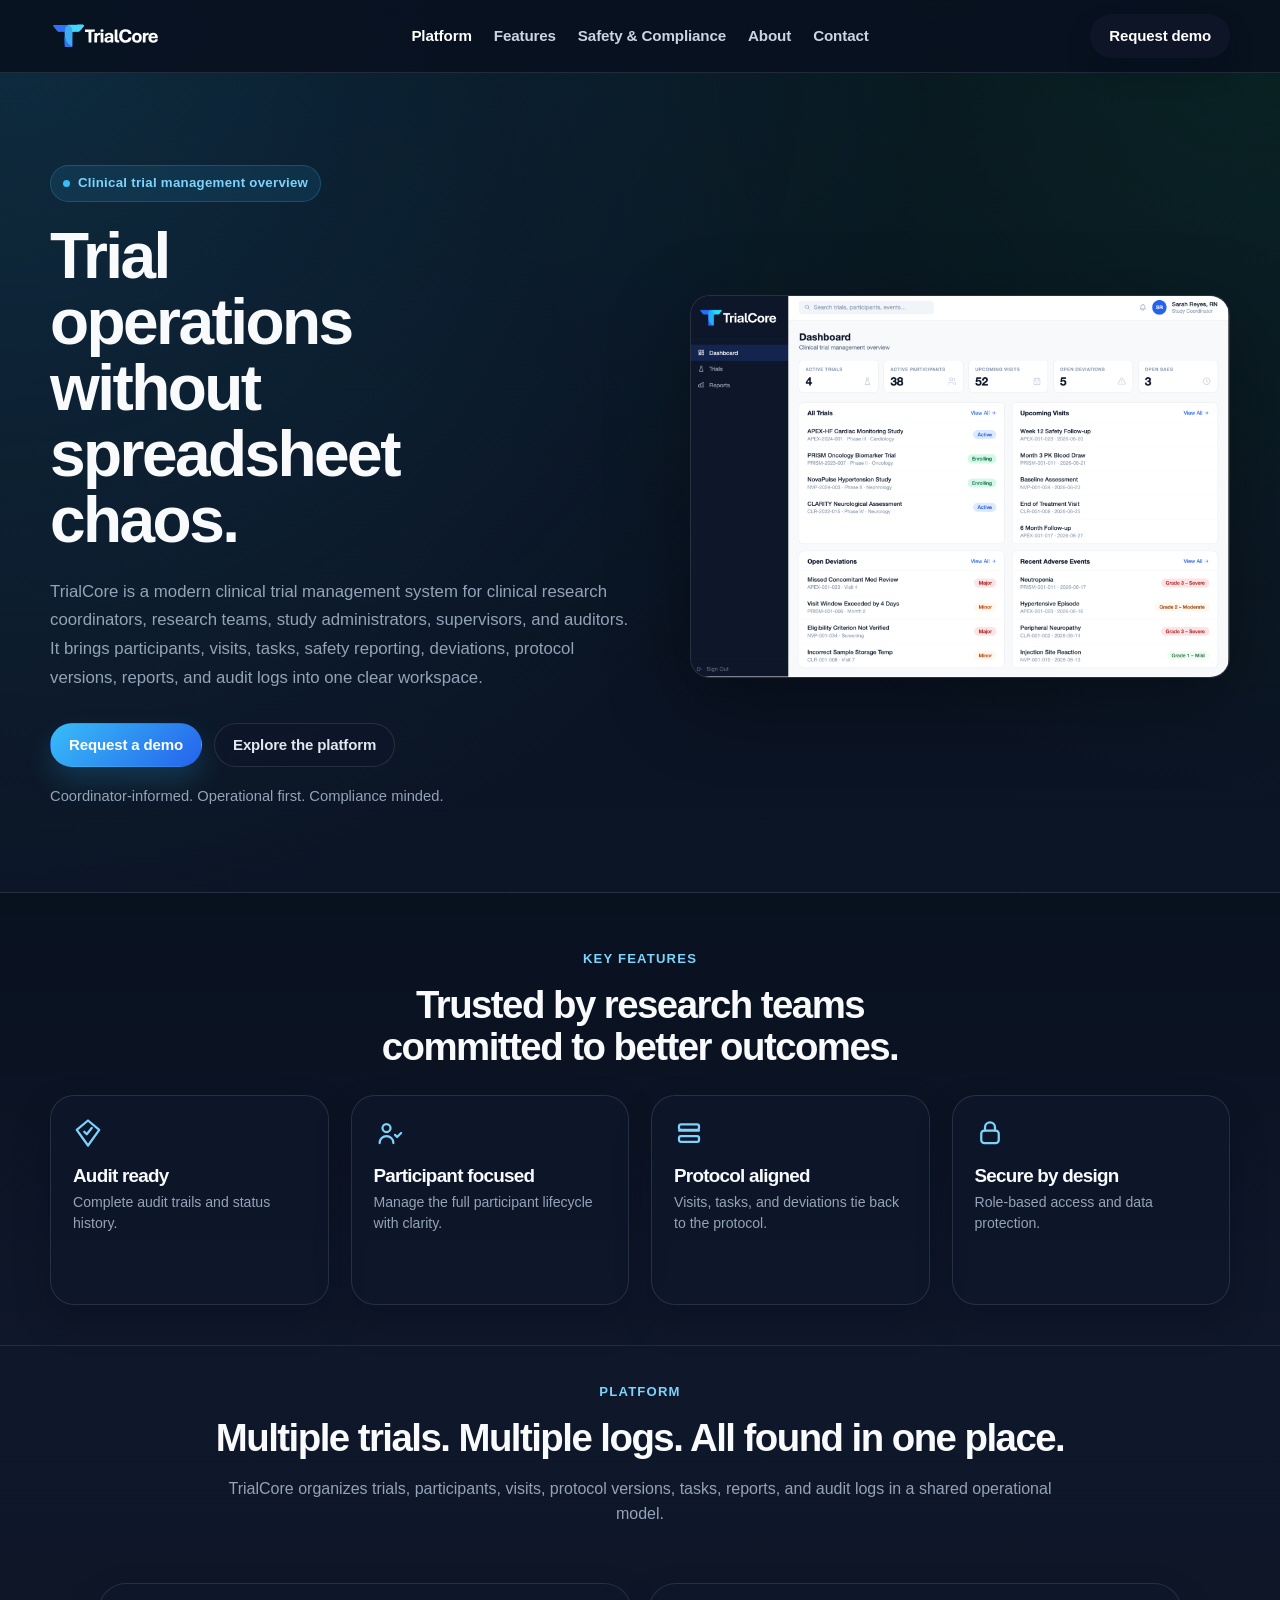
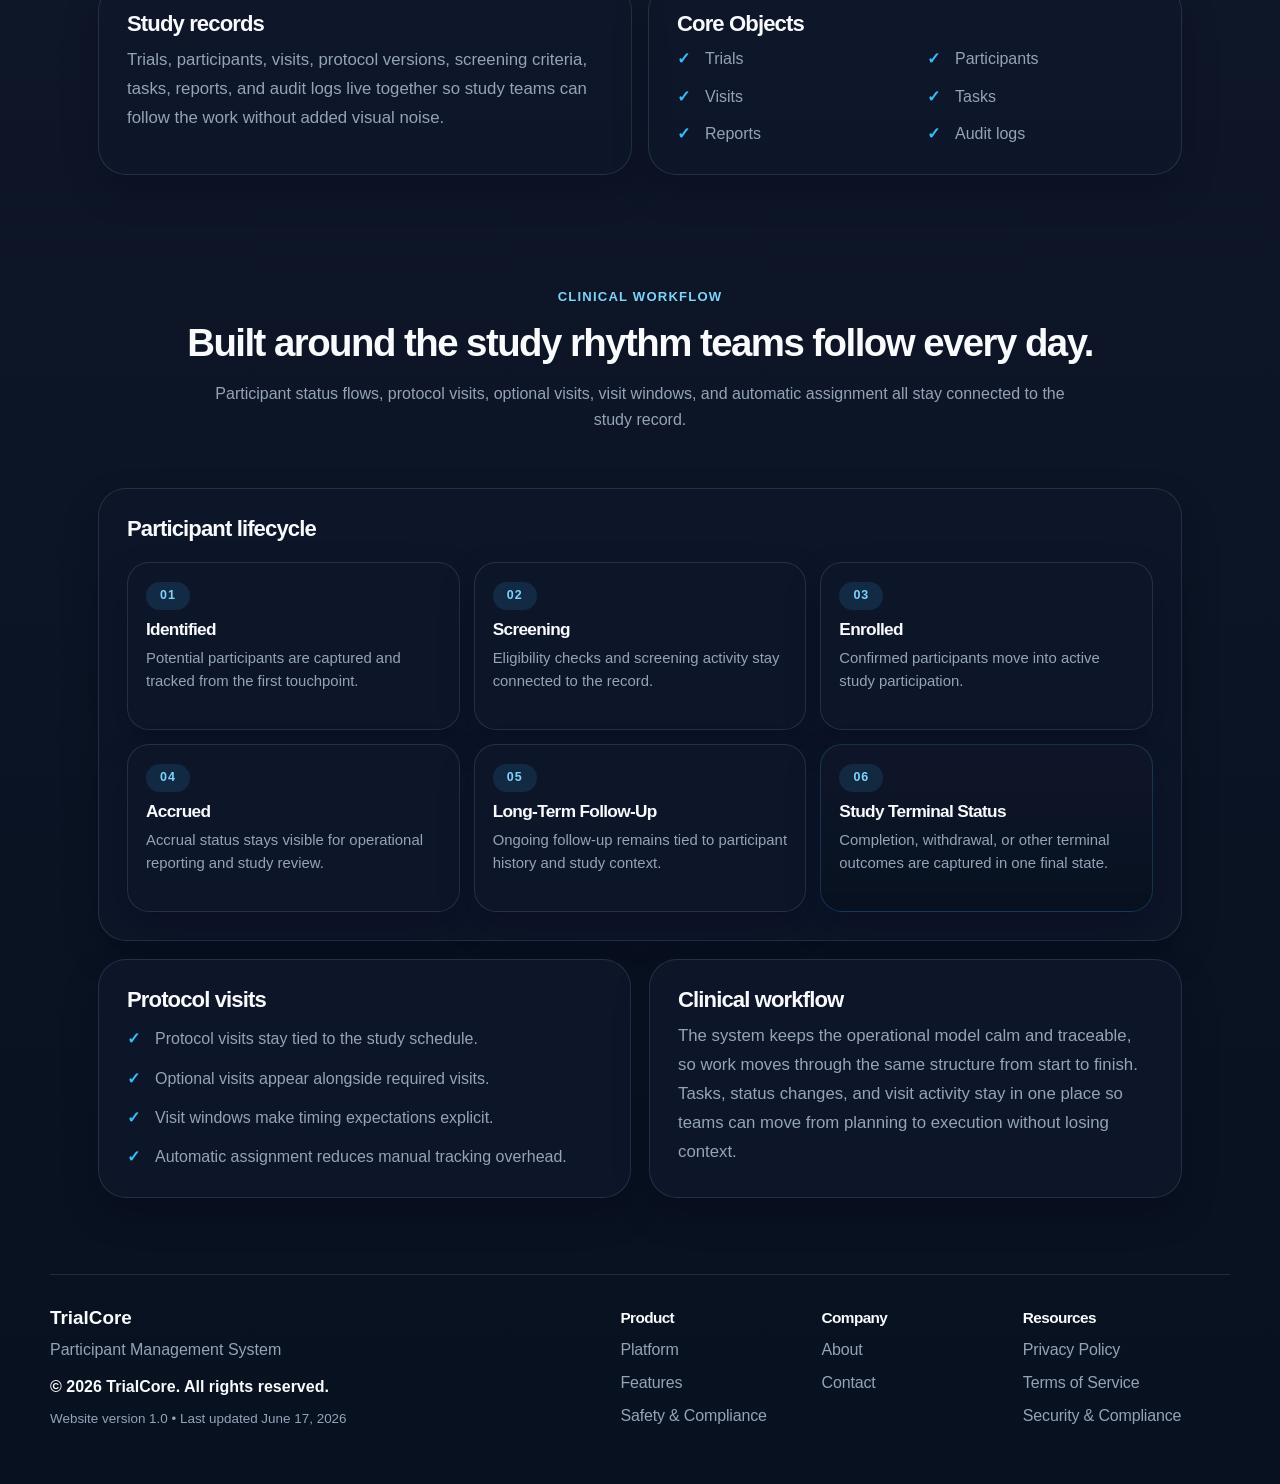
==== commit 7c218f48: "Add favicons to index.html Added favicons for various platforms." ====
--- a/index.html
+++ b/index.html
@@ -9,6 +9,14 @@
   <link rel="canonical" href="platform.html">
   <meta name="robots" content="noindex">
   <link rel="stylesheet" href="assets/css/styles.css">
+
+  <!-- TrialCore favicons -->
+  <link rel="icon" href="assets/images/favicon/favicon.ico">
+  <link rel="icon" type="image/png" sizes="16x16" href="assets/images/favicon/favicon-16x16.png">
+  <link rel="icon" type="image/png" sizes="32x32" href="assets/images/favicon/favicon-32x32.png">
+  <link rel="apple-touch-icon" sizes="180x180" href="assets/images/favicon/apple-touch-icon.png">
+  <link rel="icon" type="image/png" sizes="192x192" href="assets/images/favicon/android-chrome-192x192.png">
+  <link rel="icon" type="image/png" sizes="512x512" href="assets/images/favicon/android-chrome-512x512.png">
 </head>
 <body>
   <p>Redirecting to the TrialCore platform page. <a href="platform.html">Continue to TrialCore</a></p>
--- a/assets/css/styles.css
+++ b/assets/css/styles.css
@@ -1,25 +1,45 @@
-/* TrialCore shared styles.
-   Edit the color variables below first when changing the visual theme. */
+/* ==========================================================================
+   TrialCore Marketing Website
+   Clean dark-theme stylesheet
+   ========================================================================== */
+
 :root {
-  --navy: #0B1736;
-  --navy-2: #142746;
-  --blue: #2563ff;
-  --blue-soft: #edf4ff;
-  --bg: #e4e7eb;
-  --surface: #ffffff;
-  --text: #0f172a;
-  --muted: #61708a;
-  --border: #dce5f2;
-  --max: 1240px;
+  --navy: rgba(8, 17, 31, 0.8);
+  --navy-2: rgba(15, 23, 42, 0.8);
+  --navy-3: rgba(17, 24, 39, 0.8);
+  --blue: #38bdf8;
+  --blue-deep: #2563eb;
+  --blue-soft: rgba(56, 189, 248, 0.12);
+  --green-soft: rgba(34, 197, 94, 0.1);
+
+  --bg: #08111f;
+  --surface: rgba(15, 23, 42, 0.86);
+  --surface-2: rgba(30, 41, 59, 0.72);
+  --surface-solid: #0f172a;
+
+  --text: #e2e8f0;
+  --heading: #f8fafc;
+  --muted: #94a3b8;
+  --muted-strong: #cbd5e1;
+  --border: rgba(148, 163, 184, 0.18);
+
+  --max: 1180px;
   --content-max: 1180px;
-  --page-gutter: clamp(18px, 2vw, 24px);
+  --page-gutter: clamp(18px, 3vw, 24px);
   --section-width: 860px;
-  --shadow: 0 22px 54px rgba(15, 23, 42, 0.07);
-  --shadow-strong: 0 30px 78px rgba(15, 27, 47, 0.18);
+
+  --shadow: 0 24px 80px rgba(0, 0, 0, 0.35);
+  --shadow-soft: 0 16px 36px rgba(2, 6, 23, 0.22);
+  --shadow-strong: 0 32px 92px rgba(2, 6, 23, 0.55);
+
   --radius-lg: 28px;
   --radius-md: 20px;
   --radius-sm: 14px;
 }
+
+/* ==========================================================================
+   Base
+   ========================================================================== */
 
 *,
 *::before,
@@ -29,17 +49,24 @@
 
 html {
   scroll-behavior: smooth;
+  background: var(--bg);
 }
 
 body {
+  min-width: 320px;
   margin: 0;
-  font-family: "Aptos", "Aptos Display", "Segoe UI", Arial, sans-serif;
+  overflow-x: hidden;
+  font-family: "Aptos", "Aptos Display", "Segoe UI", "Inter", "SF Pro Text", Arial, sans-serif;
   background:
-    radial-gradient(circle at top right, rgba(37, 99, 255, 0.07), transparent 26%),
-    radial-gradient(circle at top left, rgba(15, 27, 47, 0.045), transparent 22%),
-    var(--bg);
+    radial-gradient(circle at top left, rgba(56, 189, 248, 0.16), transparent 28%),
+    radial-gradient(circle at top right, rgba(34, 197, 94, 0.1), transparent 24%),
+    linear-gradient(180deg, #06101c 0%, #0f172a 44%, #08111f 100%);
   color: var(--text);
   line-height: 1.58;
+}
+
+main {
+  display: block;
 }
 
 a {
@@ -62,11 +89,14 @@
   border: 0;
 }
 
-/* Keep keyboard users oriented. */
 :focus-visible {
-  outline: 3px solid rgba(37, 99, 255, 0.35);
+  outline: 3px solid rgba(56, 189, 248, 0.35);
   outline-offset: 2px;
 }
+
+/* ==========================================================================
+   Accessibility
+   ========================================================================== */
 
 .skip-link {
   position: absolute;
@@ -75,65 +105,111 @@
   z-index: 1000;
   padding: 10px 14px;
   border-radius: 999px;
-  background: var(--navy);
-  color: #fff;
+  background: var(--navy-2);
+  color: #ffffff;
   transition: top 0.2s ease;
 }
 
 .skip-link:focus {
   top: 16px;
 }
+
+/* ==========================================================================
+   Shared Layout
+   ========================================================================== */
+
+.site-container,
+.hero,
+.page-hero,
+.section,
+.cta,
+.footer,
+.site-footer,
+.grid-2,
+.grid-3,
+.staff-grid,
+.check-list,
+.info-grid,
+.comparison-grid,
+.trust-layer-grid,
+.workflow-grid,
+.contact-layout,
+.split,
+.footer-grid,
+.resource-columns,
+.tab-list,
+.section-header {
+  width: min(calc(100% - 48px), var(--content-max));
+  max-width: var(--content-max);
+  margin-inline: auto;
+}
+
+.hero,
+.page-hero,
+.section,
+.cta,
+.footer,
+.site-footer {
+  padding-left: 0;
+  padding-right: 0;
+}
+
+.page-stack > section + section {
+  border-top: 1px solid var(--border);
+}
+
+/* ==========================================================================
+   Header
+   ========================================================================== */
 
 .site-header {
   position: sticky;
   top: 0;
   z-index: 50;
+  background: rgba(8, 17, 31, 0.88);
   border-bottom: 1px solid var(--border);
-  background: rgba(248, 250, 252, 0.94);
   backdrop-filter: blur(18px);
 }
 
-/* Global container system: all major site regions share one centered max-width and gutter. */
-.site-container {
+.header-inner {
   width: min(calc(100% - 48px), var(--content-max));
+  max-width: var(--content-max);
   margin-inline: auto;
-}
-
-.header-inner {
-  max-width: var(--max);
-  margin: 0 auto;
-  padding: 18px var(--page-gutter);
-  display: flex;
-  flex-wrap: wrap;
+  padding: 14px 0;
+  display: grid;
+  grid-template-columns: minmax(190px, 1fr) auto minmax(190px, 1fr);
   align-items: center;
-  justify-content: space-between;
-  gap: 18px 24px;
+  gap: 24px;
 }
 
 .brand {
+  justify-self: start;
   display: inline-flex;
   align-items: center;
   gap: 12px;
+  color: var(--heading);
   font-weight: 800;
-  letter-spacing: -0.02em;
+  letter-spacing: -0.01em;
 }
 
 .brand-logo {
   display: block;
-  height: 46px;
+  height: 38px;
   width: auto;
   max-width: min(220px, 28vw);
 }
 
 .site-nav {
+  justify-self: center;
   display: flex;
   flex-wrap: wrap;
   align-items: center;
   justify-content: center;
   gap: 10px 22px;
-  color: var(--muted);
+  color: var(--muted-strong);
   font-size: 0.95rem;
   font-weight: 650;
+  letter-spacing: -0.01em;
 }
 
 .site-nav a {
@@ -142,14 +218,19 @@
 
 .site-nav a:hover,
 .site-nav a[aria-current="page"] {
-  color: var(--text);
+  color: #ffffff;
 }
 
 .header-actions {
+  justify-self: end;
   display: flex;
   flex-wrap: wrap;
   gap: 10px;
 }
+
+/* ==========================================================================
+   Buttons
+   ========================================================================== */
 
 .button {
   display: inline-flex;
@@ -162,6 +243,7 @@
   font-size: 0.94rem;
   font-weight: 750;
   white-space: nowrap;
+  letter-spacing: -0.01em;
   transition:
     transform 0.18s ease,
     box-shadow 0.18s ease,
@@ -175,48 +257,102 @@
 }
 
 .button-primary {
-  background: var(--blue);
-  color: #fff;
-  box-shadow: 0 14px 28px rgba(37, 99, 255, 0.22);
+  background: linear-gradient(135deg, var(--blue), var(--blue-deep));
+  color: #ffffff;
+  box-shadow: 0 14px 28px rgba(56, 189, 248, 0.18);
 }
 
 .button-primary:hover {
-  box-shadow: 0 16px 32px rgba(37, 99, 255, 0.28);
+  box-shadow: 0 16px 32px rgba(56, 189, 248, 0.24);
 }
 
 .button-dark {
-  background: var(--navy);
-  color: #fff;
-  box-shadow: 0 14px 28px rgba(15, 27, 47, 0.18);
+  background: var(--navy-2);
+  color: #ffffff;
+  box-shadow: 0 14px 28px rgba(2, 6, 23, 0.18);
 }
 
 .button-secondary {
-  background: #fff;
+  background: rgba(15, 23, 42, 0.72);
   color: var(--text);
   border-color: var(--border);
 }
 
 .button-secondary:hover {
-  border-color: #c6d5ea;
-}
-
-main {
-  display: block;
-}
-
-.hero,
-.page-hero,
-.section,
-.cta,
-.footer {
-  width: 100%;
-  max-width: var(--content-max);
-  margin-inline: auto;
-}
+  background: rgba(15, 23, 42, 0.92);
+  border-color: rgba(56, 189, 248, 0.35);
+}
+
+/* ==========================================================================
+   Typography
+   ========================================================================== */
+
+h1,
+h2,
+h3,
+h4 {
+  margin: 0;
+  color: var(--heading);
+  letter-spacing: -0.04em;
+}
+
+h1 {
+  margin-bottom: 24px;
+  font-size: clamp(2.45rem, 5vw, 4.4rem);
+  line-height: 1.03;
+}
+
+h2 {
+  font-size: clamp(2rem, 3vw, 3.25rem);
+  line-height: 1.08;
+}
+
+h3 {
+  font-size: 1.38rem;
+  line-height: 1.12;
+}
+
+h4 {
+  font-size: 1.08rem;
+  line-height: 1.15;
+}
+
+p {
+  color: var(--muted);
+}
+
+strong,
+label {
+  color: var(--heading);
+}
+
+.body-text {
+  margin: 0;
+  color: var(--muted);
+  font-size: 1.05rem;
+  line-height: 1.72;
+}
+
+.kicker {
+  margin-bottom: 14px;
+  color: #7dd3fc;
+  font-size: 0.82rem;
+  font-weight: 900;
+  letter-spacing: 0.09em;
+  text-transform: uppercase;
+}
+
+.one-line-heading {
+  white-space: nowrap;
+}
+
+/* ==========================================================================
+   Hero
+   ========================================================================== */
 
 .hero {
-  width: min(100%, var(--content-max));
-  padding: 92px var(--page-gutter) 84px;
+  padding-top: 92px;
+  padding-bottom: 84px;
   display: grid;
   grid-template-columns: minmax(0, 1fr) minmax(0, 0.92fr);
   gap: 54px;
@@ -226,6 +362,82 @@
 .hero-copy {
   max-width: 620px;
 }
+
+.hero h1 {
+  max-width: 10.5ch;
+}
+
+.hero p {
+  margin: 0 0 30px;
+  max-width: 620px;
+  color: var(--muted);
+  font-size: 1.05rem;
+  line-height: 1.72;
+}
+
+.hero-actions {
+  display: flex;
+  flex-wrap: wrap;
+  gap: 12px;
+  align-items: center;
+}
+
+.hero-note {
+  margin-top: 18px;
+  color: var(--muted);
+  font-size: 0.92rem;
+}
+
+.hero-media {
+  min-width: 0;
+}
+
+.hero-frame {
+  overflow: hidden;
+  border: 1px solid var(--border);
+  border-radius: 20px;
+  background: var(--surface-solid);
+  box-shadow: var(--shadow);
+}
+
+.hero-image {
+  width: 100%;
+  height: auto;
+}
+
+/* ==========================================================================
+   Page Hero
+   ========================================================================== */
+
+.page-hero {
+  padding-top: 92px;
+  padding-bottom: 76px;
+  display: grid;
+  grid-template-columns: minmax(0, 1fr) minmax(0, 0.82fr);
+  gap: 44px;
+  align-items: center;
+}
+
+.page-hero h1 {
+  max-width: var(--section-width);
+  font-size: clamp(2.3rem, 4.4vw, 4.05rem);
+  line-height: 1.06;
+}
+
+.page-hero p {
+  margin: 0;
+  color: var(--muted);
+  font-size: 1.05rem;
+  line-height: 1.72;
+}
+
+.page-hero-copy {
+  max-width: var(--content-max);
+}
+
+/* ==========================================================================
+   Eyebrow
+   ========================================================================== */
 
 .eyebrow {
   display: inline-flex;
@@ -234,9 +446,9 @@
   margin-bottom: 22px;
   padding: 7px 12px;
   border-radius: 999px;
-  border: 1px solid #d8e7ff;
-  background: var(--blue-soft);
-  color: var(--blue);
+  border: 1px solid rgba(56, 189, 248, 0.22);
+  background: rgba(56, 189, 248, 0.1);
+  color: #7dd3fc;
   font-size: 0.83rem;
   font-weight: 800;
   letter-spacing: 0.02em;
@@ -249,228 +461,84 @@
   background: var(--blue);
 }
 
-h1,
-h2,
-h3 {
-  margin: 0;
-  letter-spacing: -0.04em;
-}
-
-h1 {
-  margin-bottom: 24px;
-  font-size: clamp(2.45rem, 5vw, 4.4rem);
-  line-height: 1.03;
-}
-
-.hero h1 {
-  max-width: 10.5ch;
-}
-
-.hero p,
-.page-hero p,
-.body-text {
-  margin: 0;
-  color: var(--muted);
-  font-size: 1.05rem;
-  line-height: 1.72;
-}
-
-.hero p {
-  margin-bottom: 30px;
-  max-width: 620px;
-}
-
-.hero-actions {
-  display: flex;
-  flex-wrap: wrap;
-  gap: 12px;
-  align-items: center;
-}
-
-.hero-note {
-  margin-top: 18px;
-  color: var(--muted);
-  font-size: 0.92rem;
-}
-
-.hero-media {
-  min-width: 0;
-}
-
-.hero-frame {
-  overflow: hidden;
-  border: 1px solid var(--border);
-  border-radius: 20px;
-  background: #fff;
-  box-shadow: var(--shadow);
-
-  transform: scale(1.15);
-  transform-origin: center;
-}
-
-.hero-image {
-  width: 100%;
-  height: auto;
-}
-
-.trust-strip {
-  padding: 56px 0 40px;
-  border-top: 1px solid var(--border);
-  border-bottom: 1px solid var(--border);
-  background: linear-gradient(180deg, #fff 0%, #f5f8fc 100%);
-  width: 100%;
-}
-
-.trust-header .one-line-heading {
-  white-space: normal;
-  text-wrap: balance;
-  max-width: 1100px;
-  margin-inline: auto;
-}
-
-.trust-grid {
-  display: grid;
-  grid-template-columns: repeat(4, minmax(0, 1fr));
-  gap: 22px;
-  width: 100%;
-}
-
-.trust-item {
-  min-height: 210px;
-  padding: 22px 22px 20px;
-  border: 1px solid var(--border);
-  border-radius: 24px;
-  background: #fff;
-  box-shadow: 0 16px 36px rgba(15, 23, 42, 0.05);
-  display: grid;
-  align-content: start;
-  gap: 18px;
-}
-
-.trust-icon {
-  width: 30px;
-  height: 30px;
-  color: #5166b8;
-}
-
-.trust-icon svg {
-  display: block;
-  width: 100%;
-  height: 100%;
-}
-
-.trust-item strong {
-  display: block;
-  margin-bottom: 6px;
-  color: var(--text);
-  font-size: 1.18rem;
-  line-height: 1.08;
-  letter-spacing: -0.04em;
-}
-
-.trust-item p {
-  margin: 0;
-  color: #3f434b;
-  font-size: 0.98rem;
-  line-height: 1.5;
-}
-
-.trust-item small {
-  display: block;
-  color: var(--muted);
-  font-size: 0.88rem;
-  line-height: 1.45;
-}
-
-.page-hero,
-.section {
-  padding: 92px var(--page-gutter) 76px;
-}
-
-.page-stack > section + section {
-  border-top: 1px solid var(--border);
-}
-
-.page-hero {
-  display: grid;
-  grid-template-columns: minmax(0, 1fr) minmax(0, 0.82fr);
-  gap: 44px;
-  align-items: center;
-}
-
-.page-hero h1 {
-  max-width: var(--section-width);
-  font-size: clamp(2.3rem, 4.4vw, 4.05rem);
-  line-height: 1.06;
-}
+/* ==========================================================================
+   Sections
+   ========================================================================== */
 
 .section {
   padding-top: 0;
-}
-
-.platform-page .trust-strip {
-  padding-bottom: 40px;
-}
-
-.platform-page .section {
-  padding-top: 36px;
+  padding-bottom: 76px;
 }
 
 .section.compact {
   padding-top: 48px;
 }
 
-/* Section width system: reuse a single measured width for section headings and intro copy. */
 .section-header {
-  width: 100%;
-  max-width: var(--content-max);
   margin-bottom: 42px;
 }
 
-.platform-page .section-header {
-  margin-bottom: 56px;
-}
-
-.platform-page .trust-header {
-  margin-bottom: 28px;
-}
-
 .section-header.center {
-  width: 100%;
   max-width: 900px;
-  margin-inline: auto;
   text-align: center;
 }
 
 .section-header.center p {
   max-width: 860px;
   margin-inline: auto;
-}
-
-.panel-note {
-  margin-top: 16px;
-}
-
-.kicker {
-  margin-bottom: 14px;
-  color: var(--blue);
-  font-size: 0.82rem;
-  font-weight: 900;
-  letter-spacing: 0.09em;
-  text-transform: uppercase;
 }
 
 .section h2,
 .cta h2,
 .trust-header h2 {
   margin-bottom: 18px;
-  font-size: clamp(2rem, 3vw, 3.25rem);
-  line-height: 1.08;
-}
-
-.one-line-heading {
-  white-space: nowrap;
-}
+}
+
+.panel-note {
+  margin-top: 16px;
+}
+
+/* ==========================================================================
+   Platform / Page-Specific Spacing
+   ========================================================================== */
+
+.platform-page .trust-strip {
+  padding-bottom: 40px;
+}
+
+.platform-page .section {
+  padding-top: 36px;
+}
+
+.platform-page .section-header {
+  margin-bottom: 56px;
+}
+
+.platform-page .trust-header {
+  margin-bottom: 28px;
+}
+
+.about-page .page-hero {
+  padding-bottom: 28px;
+}
+
+.contact-page .page-hero,
+.features-page .page-hero {
+  padding-bottom: 20px;
+}
+
+.safety-page .page-hero {
+  display: block;
+  padding-bottom: 24px;
+}
+
+.safety-page .feature-card {
+  min-height: 220px;
+}
+
+/* ==========================================================================
+   Grids
+   ========================================================================== */
 
 .grid-2,
 .grid-3,
@@ -479,9 +547,6 @@
 .info-grid {
   display: grid;
   gap: 16px;
-  width: 100%;
-  max-width: var(--content-max);
-  margin-inline: auto;
 }
 
 .grid-2 {
@@ -499,14 +564,26 @@
 .cards-top {
   margin-top: 28px;
 }
+
+/* ==========================================================================
+   Cards / Panels
+   ========================================================================== */
 
 .panel,
 .feature-card,
 .staff-card,
-.rail {
-  background: #fff;
+.rail,
+.comparison-card,
+.tab-panel,
+.resource-columns section,
+.status-card,
+.trust-item,
+.product-mini,
+.mini-row {
+  background: var(--surface);
   border: 1px solid var(--border);
-  box-shadow: 0 16px 36px rgba(15, 23, 42, 0.05);
+  box-shadow: var(--shadow-soft);
+  color: var(--text);
   transition:
     transform 0.18s ease,
     box-shadow 0.18s ease,
@@ -519,8 +596,8 @@
 .comparison-card:hover,
 .tab-panel:hover {
   transform: translateY(-2px);
-  box-shadow: 0 20px 44px rgba(15, 23, 42, 0.08);
-  border-color: #cfdaf0;
+  border-color: rgba(56, 189, 248, 0.22);
+  box-shadow: 0 20px 44px rgba(2, 6, 23, 0.22);
 }
 
 .panel {
@@ -532,8 +609,6 @@
 .feature-card h3,
 .staff-card h3 {
   margin-bottom: 10px;
-  font-size: 1.38rem;
-  line-height: 1.12;
 }
 
 .feature-card {
@@ -541,6 +616,21 @@
   padding: 26px;
   border-radius: 32px;
 }
+
+.feature-card p,
+.rail span {
+  margin: 0;
+  color: var(--muted);
+  font-size: 0.96rem;
+}
+
+.panel-muted {
+  background: rgba(15, 23, 42, 0.62);
+}
+
+/* ==========================================================================
+   Feature Icons
+   ========================================================================== */
 
 .feature-icon {
   width: 44px;
@@ -548,147 +638,85 @@
   margin-bottom: 30px;
   border-radius: 13px;
   background: var(--blue-soft);
-  color: var(--blue);
+  color: #7dd3fc;
   display: grid;
   place-items: center;
   font-weight: 900;
 }
 
-.feature-card p,
-.rail span {
+.trust-icon {
+  width: 30px;
+  height: 30px;
+  color: #7dd3fc;
+}
+
+.trust-icon svg {
+  display: block;
+  width: 100%;
+  height: 100%;
+}
+
+/* ==========================================================================
+   Trust Strip
+   ========================================================================== */
+
+.trust-strip {
+  width: 100%;
+  padding: 56px 0 40px;
+  border-top: 1px solid var(--border);
+  border-bottom: 1px solid var(--border);
+  background: linear-gradient(180deg, rgba(8, 17, 31, 0.96), rgba(15, 23, 42, 0.92));
+}
+
+.trust-header .one-line-heading {
+  white-space: normal;
+  text-wrap: balance;
+  max-width: 1100px;
+  margin-inline: auto;
+}
+
+.trust-grid {
+  display: grid;
+  grid-template-columns: repeat(4, minmax(0, 1fr));
+  gap: 22px;
+  width: 100%;
+}
+
+.trust-item {
+  min-height: 210px;
+  padding: 22px 22px 20px;
+  border-radius: 24px;
+  display: grid;
+  align-content: start;
+  gap: 18px;
+}
+
+.trust-item strong {
+  display: block;
+  margin-bottom: 6px;
+  color: var(--heading);
+  font-size: 1.18rem;
+  line-height: 1.08;
+  letter-spacing: -0.04em;
+}
+
+.trust-item p {
   margin: 0;
   color: var(--muted);
-  font-size: 0.96rem;
-}
-
-.about-page .page-hero {
-  padding-bottom: 28px;
-}
-
-.contact-page .page-hero {
-  padding-bottom: 20px;
-}
-
-.features-page .page-hero {
-  padding-bottom: 20px;
-}
-
-.safety-page .page-hero {
+  font-size: 0.98rem;
+  line-height: 1.5;
+}
+
+.trust-item small {
   display: block;
-  padding-bottom: 24px;
-}
-
-.page-hero-copy {
-  max-width: var(--content-max);
-}
-
-.safety-page .feature-card {
-  min-height: 220px;
-}
-
-.about-split {
-  gap: 20px;
-}
-
-.founder-layout {
-  display: grid;
-  grid-template-columns: minmax(0, 0.88fr) minmax(0, 1.12fr);
-  gap: 16px;
-  align-items: start;
-}
-
-.founder-card {
-  min-height: 100%;
-}
-
-.founder-photo-wrap {
-  display: flex;
-  justify-content: flex-start;
-  margin-bottom: 24px;
-}
-
-.founder-photo {
-  width: 30%;
-  max-width: 280px;
-  height: auto;
-  border-radius: 12px;
-  object-fit: cover;
-}
-
-.panel-muted {
-  background: rgba(255, 255, 255, 0.72);
-}
-
-.roadmap-stack {
-  gap: 14px;
-}
-
-.feature-group-grid {
-  align-items: stretch;
-}
-
-.comparison-grid {
-  display: grid;
-  grid-template-columns: repeat(2, minmax(0, 1fr));
-  gap: 16px;
-  width: 100%;
-  max-width: var(--content-max);
-  margin-inline: auto;
-}
-
-.comparison-card {
-  padding: 26px;
-  border: 1px solid var(--border);
-  border-radius: 28px;
-  background: #fff;
-  box-shadow: 0 16px 36px rgba(15, 23, 42, 0.05);
-}
-
-.comparison-negative .list li::before {
-  content: "âœ•";
-  color: #ef4444;
-}
-
-.comparison-card h3 {
-  margin-bottom: 10px;
-  font-size: 1.35rem;
-}
-
-.comparison-highlight {
-  border-color: #bfd0f4;
-  background: linear-gradient(180deg, #ffffff 0%, #f4f8ff 100%);
-}
-
-.trust-layer {
-  margin-top: 18px;
-  display: grid;
-  gap: 22px;
-}
-
-.document-preview {
-  max-width: 860px;
-  margin-inline: auto;
-}
-
-.trust-layer-grid {
-  display: grid;
-  grid-template-columns: repeat(3, minmax(0, 1fr));
-  gap: 16px;
-  width: 100%;
-  max-width: var(--content-max);
-  margin-inline: auto;
-}
-
-.trust-layer-grid strong {
-  display: block;
-  margin-bottom: 8px;
-}
-
-.form-assurance {
-  margin: 14px 0 0;
-  color: var(--muted);
-  font-size: 0.92rem;
-}
+  color: var(--muted);
+  font-size: 0.88rem;
+  line-height: 1.45;
+}
+
+/* ==========================================================================
+   Lists
+   ========================================================================== */
 
 .list {
   margin: 0;
@@ -699,14 +727,67 @@
   color: var(--muted);
 }
 
+.list.spaced {
+  margin-top: 14px;
+}
+
 .list-two-col {
   grid-template-columns: repeat(2, minmax(0, 1fr));
   column-gap: 24px;
 }
 
-.list.spaced {
-  margin-top: 14px;
-}
+.list li {
+  position: relative;
+  padding-left: 28px;
+}
+
+.list li::before {
+  content: "\2713";
+  position: absolute;
+  left: 0;
+  top: 0;
+  color: var(--blue);
+  font-weight: 900;
+  line-height: inherit;
+}
+
+.comparison-negative .list li::before {
+  content: "\2715";
+  color: #fb7185;
+}
+
+/* ==========================================================================
+   Comparison
+   ========================================================================== */
+
+.comparison-grid {
+  display: grid;
+  grid-template-columns: repeat(2, minmax(0, 1fr));
+  gap: 16px;
+}
+
+.comparison-card {
+  padding: 26px;
+  border-radius: 28px;
+}
+
+.comparison-card h3 {
+  margin-bottom: 10px;
+  font-size: 1.35rem;
+}
+
+.comparison-card p {
+  color: var(--muted);
+}
+
+.comparison-highlight {
+  border-color: rgba(56, 189, 248, 0.2);
+  background: linear-gradient(180deg, rgba(15, 23, 42, 0.9), rgba(8, 17, 31, 0.96));
+}
+
+/* ==========================================================================
+   Workflow / Status Cards
+   ========================================================================== */
 
 .workflow-section .section-header {
   max-width: var(--content-max);
@@ -717,9 +798,6 @@
   grid-template-columns: repeat(2, minmax(0, 1fr));
   gap: 18px;
   align-items: start;
-  width: 100%;
-  max-width: var(--content-max);
-  margin-inline: auto;
 }
 
 .workflow-grid > .panel:first-child {
@@ -744,17 +822,12 @@
 .status-card {
   min-height: 168px;
   padding: 18px 18px 20px;
-  border: 1px solid #d6e1f3;
   border-radius: 22px;
-  background: linear-gradient(180deg, #ffffff 0%, #f8fbff 100%);
-  box-shadow: 0 12px 28px rgba(15, 23, 42, 0.04);
 }
 
 .status-card h4 {
   margin: 10px 0 8px;
-  font-size: 1.08rem;
-  line-height: 1.15;
-  letter-spacing: -0.03em;
+  color: var(--heading);
 }
 
 .status-card p {
@@ -762,6 +835,11 @@
   color: var(--muted);
   font-size: 0.93rem;
   line-height: 1.55;
+}
+
+.status-card-terminal {
+  border-color: rgba(56, 189, 248, 0.2);
+  background: linear-gradient(180deg, rgba(15, 23, 42, 0.9), rgba(8, 17, 31, 0.96));
 }
 
 .status-step {
@@ -773,57 +851,79 @@
   padding: 0 10px;
   border-radius: 999px;
   background: var(--blue-soft);
-  color: var(--blue);
+  color: #7dd3fc;
   font-size: 0.78rem;
   font-weight: 900;
   letter-spacing: 0.08em;
 }
 
-.status-card-terminal {
-  border-color: #bfd0f4;
-  background: linear-gradient(180deg, #ffffff 0%, #f4f8ff 100%);
-}
-
-.list li {
-  position: relative;
-  padding-left: 22px;
-}
-
-.list li::before {
-  content: "âœ“";
-  position: absolute;
-  left: 0;
-  color: var(--blue);
-  font-weight: 900;
-}
+/* ==========================================================================
+   Split Layouts
+   ========================================================================== */
 
 .split {
   display: grid;
   grid-template-columns: minmax(0, 0.95fr) minmax(0, 1.05fr);
   gap: 54px;
   align-items: start;
-  width: 100%;
-  max-width: var(--content-max);
-  margin-inline: auto;
 }
 
 .stack {
   display: grid;
   gap: 16px;
 }
+
+.about-split {
+  gap: 20px;
+}
+
+.founder-layout {
+  display: grid;
+  grid-template-columns: minmax(0, 0.88fr) minmax(0, 1.12fr);
+  gap: 16px;
+  align-items: start;
+}
+
+.founder-card {
+  min-height: 100%;
+}
+
+.founder-photo-wrap {
+  display: flex;
+  justify-content: flex-start;
+  margin-bottom: 24px;
+}
+
+.founder-photo {
+  width: 30%;
+  max-width: 280px;
+  height: auto;
+  border-radius: 12px;
+  object-fit: cover;
+}
+
+.roadmap-stack {
+  gap: 14px;
+}
+
+.feature-group-grid {
+  align-items: stretch;
+}
+
+/* ==========================================================================
+   Product Mini
+   ========================================================================== */
 
 .product-mini {
   overflow: hidden;
-  border: 1px solid var(--border);
   border-radius: 22px;
-  background: var(--bg);
 }
 
 .product-mini-top {
   min-height: 50px;
   padding: 0 16px;
-  background: var(--navy);
-  color: #b7c4d6;
+  background: linear-gradient(135deg, #0f172a, #111827);
+  color: var(--muted-strong);
   display: flex;
   align-items: center;
   justify-content: space-between;
@@ -844,14 +944,14 @@
   gap: 14px;
   align-items: center;
   padding: 13px;
-  border: 1px solid var(--border);
   border-radius: 12px;
-  background: #fff;
+  background: rgba(15, 23, 42, 0.76);
 }
 
 .mini-row strong {
   display: block;
   margin-bottom: 3px;
+  color: var(--heading);
 }
 
 .mini-row small {
@@ -863,11 +963,15 @@
   padding: 5px 9px;
   border-radius: 999px;
   background: var(--blue-soft);
-  color: var(--blue);
+  color: #7dd3fc;
   font-size: 0.72rem;
   font-weight: 850;
   white-space: nowrap;
 }
+
+/* ==========================================================================
+   Staff
+   ========================================================================== */
 
 .staff-grid {
   grid-template-columns: repeat(3, minmax(0, 1fr));
@@ -884,8 +988,8 @@
   height: 58px;
   margin-bottom: 22px;
   border-radius: 18px;
-  background: var(--navy);
-  color: #7db5ff;
+  background: var(--navy-2);
+  color: #7dd3fc;
   display: grid;
   place-items: center;
   font-weight: 900;
@@ -893,19 +997,20 @@
 
 .role {
   margin-bottom: 12px;
-  color: var(--blue);
+  color: #7dd3fc;
   font-size: 0.88rem;
   font-weight: 800;
 }
+
+/* ==========================================================================
+   Contact / Forms
+   ========================================================================== */
 
 .contact-layout {
   display: grid;
   grid-template-columns: minmax(0, 1.05fr) minmax(0, 0.95fr);
   gap: 24px;
   align-items: start;
-  width: 100%;
-  max-width: var(--content-max);
-  margin-inline: auto;
 }
 
 form {
@@ -932,10 +1037,11 @@
 textarea {
   width: 100%;
   padding: 12px 13px;
-  border: 1px solid var(--border);
+  border: 1px solid rgba(148, 163, 184, 0.22);
   border-radius: 12px;
-  background: #fff;
+  background: rgba(15, 23, 42, 0.92);
   color: var(--text);
+  box-shadow: none;
 }
 
 textarea {
@@ -943,10 +1049,15 @@
   resize: vertical;
 }
 
+input::placeholder,
+textarea::placeholder {
+  color: #64748b;
+}
+
 input:focus,
 textarea:focus {
-  border-color: #9bc0ff;
-  box-shadow: 0 0 0 4px rgba(37, 99, 255, 0.1);
+  border-color: rgba(56, 189, 248, 0.65);
+  box-shadow: 0 0 0 4px rgba(56, 189, 248, 0.14);
 }
 
 .form-actions {
@@ -964,24 +1075,32 @@
   font-size: 0.9rem;
 }
 
+.form-assurance {
+  margin: 14px 0 0;
+  color: var(--muted);
+  font-size: 0.92rem;
+}
+
+/* ==========================================================================
+   CTA
+   ========================================================================== */
+
 .cta {
   margin-bottom: 42px;
-  padding: 0 var(--page-gutter);
 }
 
 .cta-inner {
+  width: 100%;
   padding: 62px;
   border-radius: 36px;
-  background: var(--navy);
-  color: #fff;
+  background: linear-gradient(180deg, rgba(15, 23, 42, 0.98), rgba(8, 17, 31, 0.96));
+  border: 1px solid rgba(56, 189, 248, 0.16);
+  color: #ffffff;
   box-shadow: var(--shadow-strong);
   display: grid;
   grid-template-columns: minmax(0, 1fr) auto;
   gap: 28px;
   align-items: center;
-  width: 100%;
-  max-width: var(--content-max);
-  margin-inline: auto;
 }
 
 .cta p {
@@ -991,13 +1110,18 @@
 }
 
 .cta .button-primary {
-  background: #fff;
+  background: #ffffff;
   color: var(--navy);
   box-shadow: none;
 }
 
+/* ==========================================================================
+   Footer
+   ========================================================================== */
+
 .footer {
-  padding: 28px var(--page-gutter) 46px;
+  padding-top: 28px;
+  padding-bottom: 46px;
   border-top: 1px solid var(--border);
   color: var(--muted);
   font-size: 0.9rem;
@@ -1007,36 +1131,35 @@
 }
 
 .site-footer {
-  width: min(100%, var(--content-max));
-  margin: 0 auto;
-  padding: 34px var(--page-gutter) 48px;
+  padding-top: 34px;
+  padding-bottom: 48px;
   border-top: 1px solid var(--border);
   color: var(--muted);
   display: grid;
   grid-template-columns: minmax(0, 0.9fr) minmax(0, 1.1fr);
   gap: 28px;
+}
+
+.footer-brand {
+  display: grid;
+  gap: 1px;
 }
 
 .footer-brand strong {
   display: block;
   margin-bottom: 0;
-  color: var(--text);
+  color: var(--heading);
   font-size: 1.18rem;
   line-height: 1;
 }
 
-.footer-brand {
-  display: grid;
-  gap: 1px;
-}
-
 .footer-brand p {
   margin: 0;
 }
 
 .footer-copyright {
   margin-top: 3px !important;
-  color: var(--text);
+  color: var(--heading);
   font-weight: 600;
 }
 
@@ -1049,14 +1172,11 @@
   display: grid;
   grid-template-columns: repeat(3, minmax(0, 1fr));
   gap: 18px;
-  width: 100%;
-  max-width: var(--content-max);
-  margin-inline: auto;
 }
 
 .footer-grid h3 {
   margin-bottom: 10px;
-  color: var(--text);
+  color: var(--heading);
   font-size: 0.96rem;
 }
 
@@ -1064,11 +1184,16 @@
   display: block;
   margin-bottom: 8px;
   color: var(--muted);
+  letter-spacing: -0.01em;
 }
 
 .footer-grid a:hover {
-  color: var(--text);
-}
+  color: #ffffff;
+}
+
+/* ==========================================================================
+   Resources / Tabs
+   ========================================================================== */
 
 .resources-section {
   padding-top: 0;
@@ -1086,11 +1211,8 @@
   padding: 10px;
   border: 1px solid var(--border);
   border-radius: 22px;
-  background: rgba(255, 255, 255, 0.78);
-  box-shadow: 0 16px 36px rgba(15, 23, 42, 0.05);
-  width: 100%;
-  max-width: var(--content-max);
-  margin-inline: auto;
+  background: rgba(15, 23, 42, 0.72);
+  box-shadow: var(--shadow-soft);
 }
 
 .tab-button {
@@ -1117,14 +1239,15 @@
 
 .tab-button[aria-selected="true"],
 .tab-button.is-active {
-  background: var(--navy);
-  color: #fff;
-  border-color: var(--navy);
-  box-shadow: 0 12px 24px rgba(15, 27, 47, 0.18);
+  background: linear-gradient(135deg, var(--blue), var(--blue-deep));
+  color: #ffffff;
+  border-color: transparent;
+  box-shadow: 0 12px 24px rgba(56, 189, 248, 0.18);
 }
 
 .tab-panel {
   padding: 28px;
+  border-radius: var(--radius-lg);
 }
 
 .resource-copy {
@@ -1141,16 +1264,12 @@
   display: grid;
   grid-template-columns: repeat(3, minmax(0, 1fr));
   gap: 18px;
-  width: 100%;
-  max-width: var(--content-max);
-  margin-inline: auto;
 }
 
 .resource-columns section {
   padding: 20px;
-  border: 1px solid var(--border);
   border-radius: 20px;
-  background: #fff;
+  background: rgba(15, 23, 42, 0.76);
 }
 
 .resource-columns h4 {
@@ -1163,10 +1282,40 @@
 }
 
 .resource-columns .list li {
-  padding-left: 20px;
-}
-
-/* Responsive breakpoint strategy: collapse multi-column layouts gradually while keeping gutters consistent. */
+  padding-left: 28px;
+}
+
+/* ==========================================================================
+   Trust Layers / Document Preview
+   ========================================================================== */
+
+.trust-layer {
+  margin-top: 18px;
+  display: grid;
+  gap: 22px;
+}
+
+.document-preview {
+  max-width: 860px;
+  margin-inline: auto;
+}
+
+.trust-layer-grid {
+  display: grid;
+  grid-template-columns: repeat(3, minmax(0, 1fr));
+  gap: 16px;
+}
+
+.trust-layer-grid strong {
+  display: block;
+  margin-bottom: 8px;
+  color: var(--heading);
+}
+
+/* ==========================================================================
+   Responsive
+   ========================================================================== */
+
 @media (max-width: 1080px) {
   .hero,
   .page-hero {
@@ -1227,27 +1376,68 @@
   }
 }
 
+@media (max-width: 860px) {
+  .header-inner {
+    display: flex;
+    flex-wrap: wrap;
+    align-items: center;
+    justify-content: space-between;
+    gap: 14px 18px;
+  }
+
+  .site-nav {
+    order: 3;
+    width: 100%;
+    justify-content: flex-start;
+  }
+
+  .brand-logo {
+    height: 36px;
+    max-width: min(190px, 44vw);
+  }
+}
+
 @media (max-width: 720px) {
+  .site-container,
+  .hero,
+  .page-hero,
+  .section,
+  .cta,
+  .footer,
+  .site-footer,
+  .grid-2,
+  .grid-3,
+  .staff-grid,
+  .check-list,
+  .info-grid,
+  .comparison-grid,
+  .trust-layer-grid,
+  .workflow-grid,
+  .contact-layout,
+  .split,
+  .footer-grid,
+  .resource-columns,
+  .tab-list,
+  .section-header {
+    width: min(calc(100% - 36px), var(--content-max));
+  }
+
   .header-inner {
-    align-items: flex-start;
+    width: min(calc(100% - 36px), var(--content-max));
   }
 
   .site-nav {
-    justify-content: flex-start;
     gap: 10px 18px;
-  }
-
-  .brand-logo {
-    height: 40px;
-    max-width: min(190px, 42vw);
-  }
-
-  .one-line-heading {
-    white-space: normal;
   }
 
   .hero {
     padding-top: 58px;
+  }
+
+  .page-hero,
+  .section {
+    padding-top: 58px;
+    padding-bottom: 58px;
   }
 
   .grid-2,
@@ -1307,287 +1497,39 @@
   .site-footer {
     padding-inline: 0;
   }
-}
-/* TrialCore marketing site theme update
-   Darker, database-like palette with the same Aptos family and sky accent.
-   Appended as a safe theme layer so the original layout, spacing, grids,
-   responsive rules, and structural CSS remain intact. */
-:root {
-  --navy: #08111f;
-  --navy-2: #0f172a;
-  --blue: #38bdf8;
-  --blue-soft: rgba(56, 189, 248, 0.12);
-  --bg: #08111f;
-  --surface: rgba(15, 23, 42, 0.86);
-  --surface-2: rgba(30, 41, 59, 0.72);
-  --surface-solid: #0f172a;
-  --text: #e2e8f0;
-  --muted: #94a3b8;
-  --border: rgba(148, 163, 184, 0.18);
-  --shadow: 0 24px 80px rgba(0, 0, 0, 0.35);
-  --shadow-strong: 0 32px 92px rgba(2, 6, 23, 0.55);
-}
-
-body {
-  font-family: "Aptos", "Aptos Display", "Segoe UI", "Inter", "SF Pro Text", Arial, sans-serif;
-  background:
-    radial-gradient(circle at top left, rgba(56, 189, 248, 0.16), transparent 28%),
-    radial-gradient(circle at top right, rgba(34, 197, 94, 0.10), transparent 24%),
-    linear-gradient(180deg, #06101c 0%, #0f172a 44%, #08111f 100%);
-  color: var(--text);
-}
-
-:focus-visible {
-  outline: 3px solid rgba(56, 189, 248, 0.35);
-}
-
-.skip-link {
-  background: var(--navy-2);
-  color: #fff;
-}
-
-.site-header {
-  background: rgba(8, 17, 31, 0.82);
-  border-bottom: 1px solid var(--border);
-}
-
-.site-nav {
-  color: #cbd5e1;
-}
-
-.site-nav a:hover,
-.site-nav a[aria-current="page"] {
-  color: #fff;
-}
-
-.button-primary {
-  background: linear-gradient(135deg, #38bdf8, #2563eb);
-  color: #fff;
-  box-shadow: 0 14px 28px rgba(56, 189, 248, 0.18);
-}
-
-.button-primary:hover {
-  box-shadow: 0 16px 32px rgba(56, 189, 248, 0.24);
-}
-
-.button-dark {
-  background: var(--navy-2);
-  color: #fff;
-  box-shadow: 0 14px 28px rgba(2, 6, 23, 0.18);
-}
-
-.button-secondary {
-  background: rgba(15, 23, 42, 0.72);
-  color: var(--text);
-  border-color: var(--border);
-}
-
-.button-secondary:hover {
-  border-color: rgba(56, 189, 248, 0.35);
-  background: rgba(15, 23, 42, 0.9);
-}
-
-.eyebrow {
-  background: rgba(56, 189, 248, 0.10);
-  border-color: rgba(56, 189, 248, 0.18);
-  color: #7dd3fc;
-}
-
-.eyebrow span {
-  background: #38bdf8;
-}
-
-.hero-frame,
-.trust-item,
-.panel,
-.feature-card,
-.staff-card,
-.rail,
-.comparison-card,
-.tab-panel,
-.resource-columns section,
-.status-card,
-.product-mini,
-.mini-row,
-input,
-textarea {
-  background: var(--surface);
-  border-color: var(--border);
-  box-shadow: var(--shadow);
-}
-
-.hero-frame {
-  overflow: hidden;
-}
-
-.trust-strip {
-  background: linear-gradient(180deg, rgba(8, 17, 31, 0.96), rgba(15, 23, 42, 0.92));
-  border-top: 1px solid var(--border);
-  border-bottom: 1px solid var(--border);
-}
-
-.trust-item strong,
-.panel h3,
-.feature-card h3,
-.staff-card h3,
-.comparison-card h3,
-.footer-grid h3,
-.section h2,
-.cta h2,
-.trust-header h2,
-.resource-intro h3,
-.resource-columns h4,
-.status-card h4,
-.mini-row strong,
-.trust-layer-grid strong,
-label {
-  color: #f8fafc;
-}
-
-.trust-item p,
-.trust-item small,
-.hero p,
-.page-hero p,
-.body-text,
-.feature-card p,
-.rail span,
-.footer,
-.site-footer,
-.footer-grid a,
-.form-assurance,
-.status-card p,
-.comparison-card p,
-.form-note,
-.mini-row small,
-.list {
-  color: var(--muted);
-}
-
-.trust-icon,
-.feature-icon,
-.pill,
-.status-step,
-.role,
-.kicker {
-  color: #7dd3fc;
-}
-
-.feature-icon,
-.pill,
-.status-step {
-  background: rgba(56, 189, 248, 0.12);
-}
-
-.panel:hover,
-.feature-card:hover,
-.staff-card:hover,
-.comparison-card:hover,
-.tab-panel:hover {
-  border-color: rgba(56, 189, 248, 0.22);
-  box-shadow: 0 20px 44px rgba(2, 6, 23, 0.22);
-}
-
-.panel-muted {
-  background: rgba(15, 23, 42, 0.62);
-}
-
-.comparison-highlight,
-.status-card-terminal {
-  border-color: rgba(56, 189, 248, 0.20);
-  background: linear-gradient(180deg, rgba(15, 23, 42, 0.9), rgba(8, 17, 31, 0.96));
-}
-
-.comparison-negative .list li::before {
-  color: #fb7185;
-}
-
-.list li::before {
-  color: #38bdf8;
-}
-
-.product-mini-top {
-  background: linear-gradient(135deg, #0f172a, #111827);
-  color: #cbd5e1;
-}
-
-.mini-row {
-  background: rgba(15, 23, 42, 0.76);
-}
-
-input,
-textarea {
-  background: rgba(15, 23, 42, 0.92);
-  color: var(--text);
-  border: 1px solid rgba(148, 163, 184, 0.22);
-}
-
-input::placeholder,
-textarea::placeholder {
-  color: #64748b;
-}
-
-input:focus,
-textarea:focus {
-  border-color: rgba(56, 189, 248, 0.65);
-  box-shadow: 0 0 0 4px rgba(56, 189, 248, 0.14);
-}
-
-.cta-inner {
-  background: linear-gradient(180deg, rgba(15, 23, 42, 0.98), rgba(8, 17, 31, 0.96));
-  border: 1px solid rgba(56, 189, 248, 0.16);
-  box-shadow: var(--shadow-strong);
-}
-
-.cta p {
-  color: #b8c4d5;
-}
-
-.cta .button-primary {
-  background: #fff;
-  color: var(--navy);
-  box-shadow: none;
-}
-
-.site-footer,
-.footer {
-  border-top: 1px solid var(--border);
-}
-
-.tab-list {
-  background: rgba(15, 23, 42, 0.72);
-  border-color: var(--border);
-  box-shadow: var(--shadow);
-}
-
-.tab-button {
-  color: var(--muted);
-}
-
-.tab-button[aria-selected="true"],
-.tab-button.is-active {
-  background: linear-gradient(135deg, #38bdf8, #2563eb);
-  color: #fff;
-  border-color: transparent;
-  box-shadow: 0 12px 24px rgba(56, 189, 248, 0.18);
-}
-
-.resource-columns section {
-  background: rgba(15, 23, 42, 0.76);
-}
-
-.footer-brand strong,
-.footer-grid h3,
-.footer-copyright {
-  color: #f8fafc;
-}
-
-.footer-version {
-  color: var(--muted);
-}
-
-.brand,
-.site-nav,
-.footer-grid a,
-.button {
-  letter-spacing: -0.01em;
-}
+
+  .footer {
+    display: grid;
+  }
+
+  .founder-photo {
+    width: 42%;
+  }
+}
+
+@media (max-width: 480px) {
+  .hero,
+  .page-hero,
+  .section {
+    padding-top: 46px;
+    padding-bottom: 46px;
+  }
+
+  .button {
+    width: 100%;
+  }
+
+  .hero-actions,
+  .header-actions,
+  .form-actions {
+    width: 100%;
+  }
+
+  .brand-logo {
+    height: 34px;
+  }
+
+  .founder-photo {
+    width: 58%;
+  }
+}
